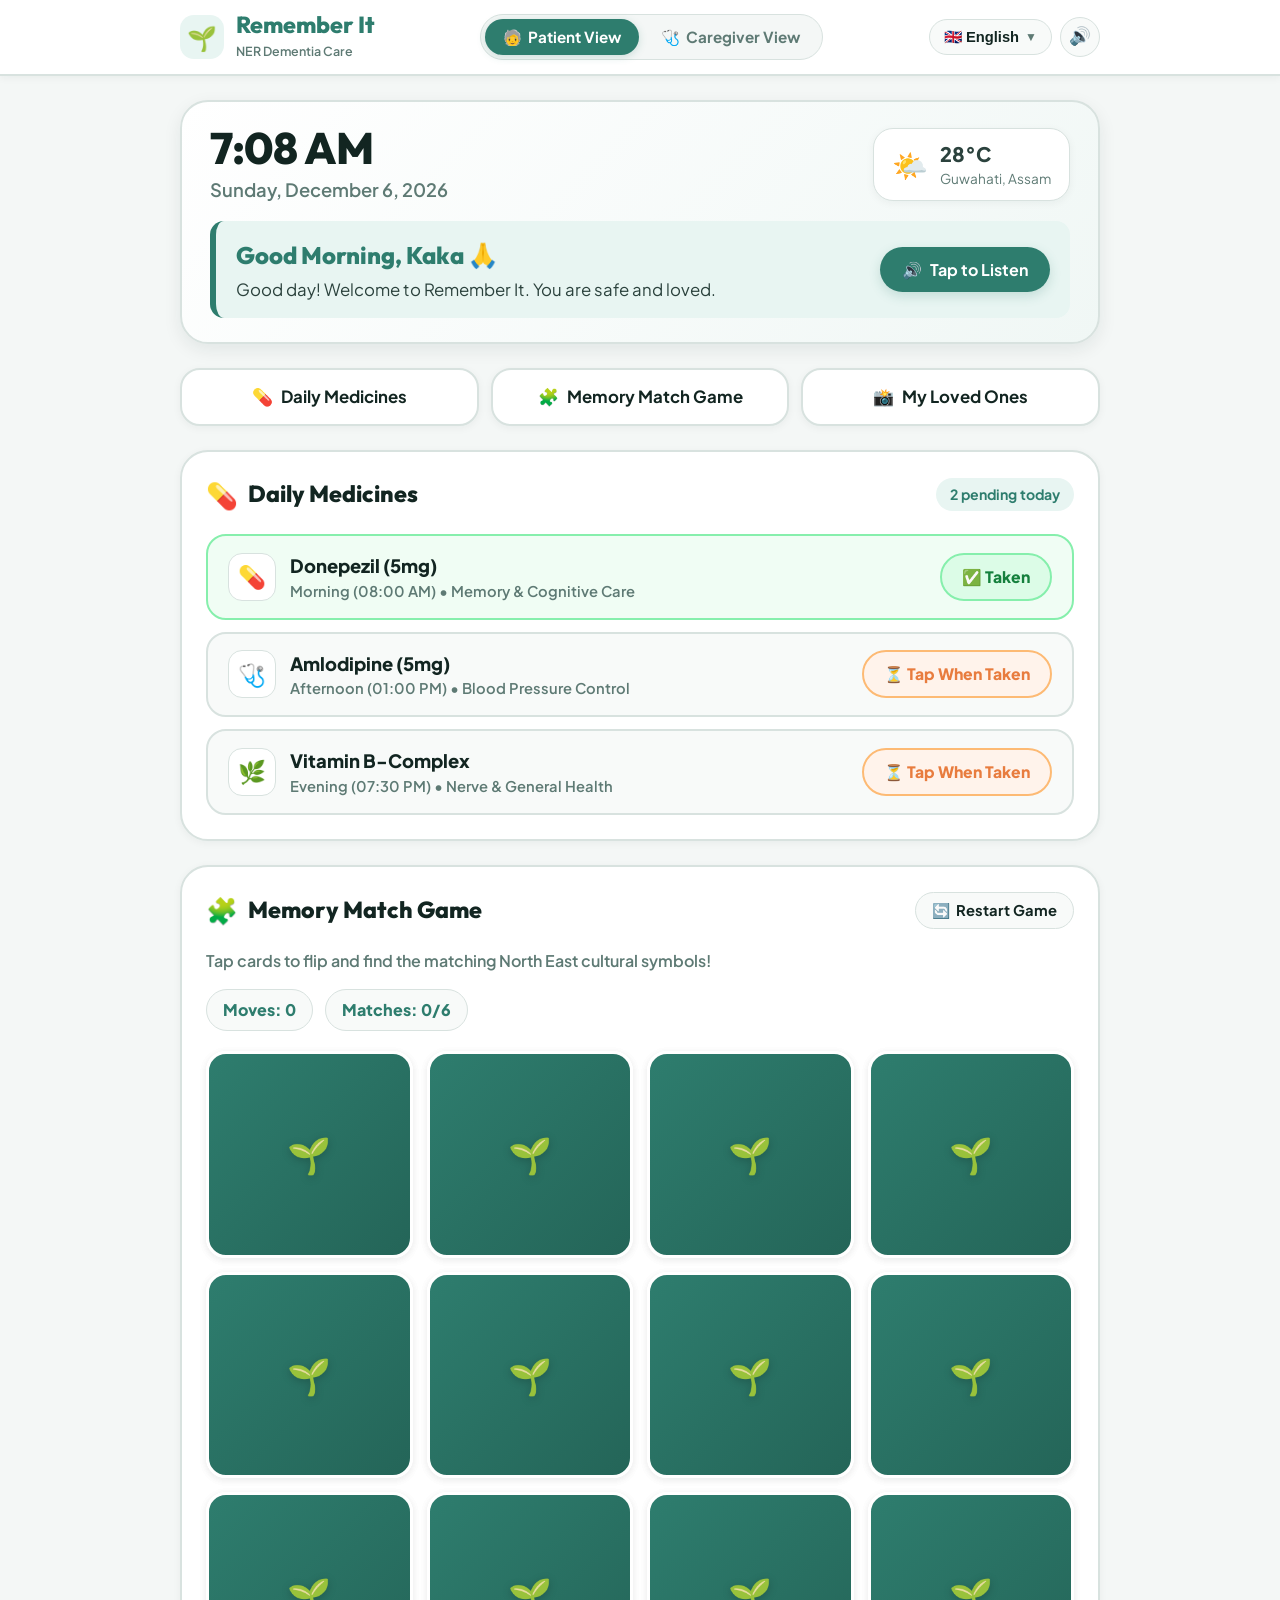
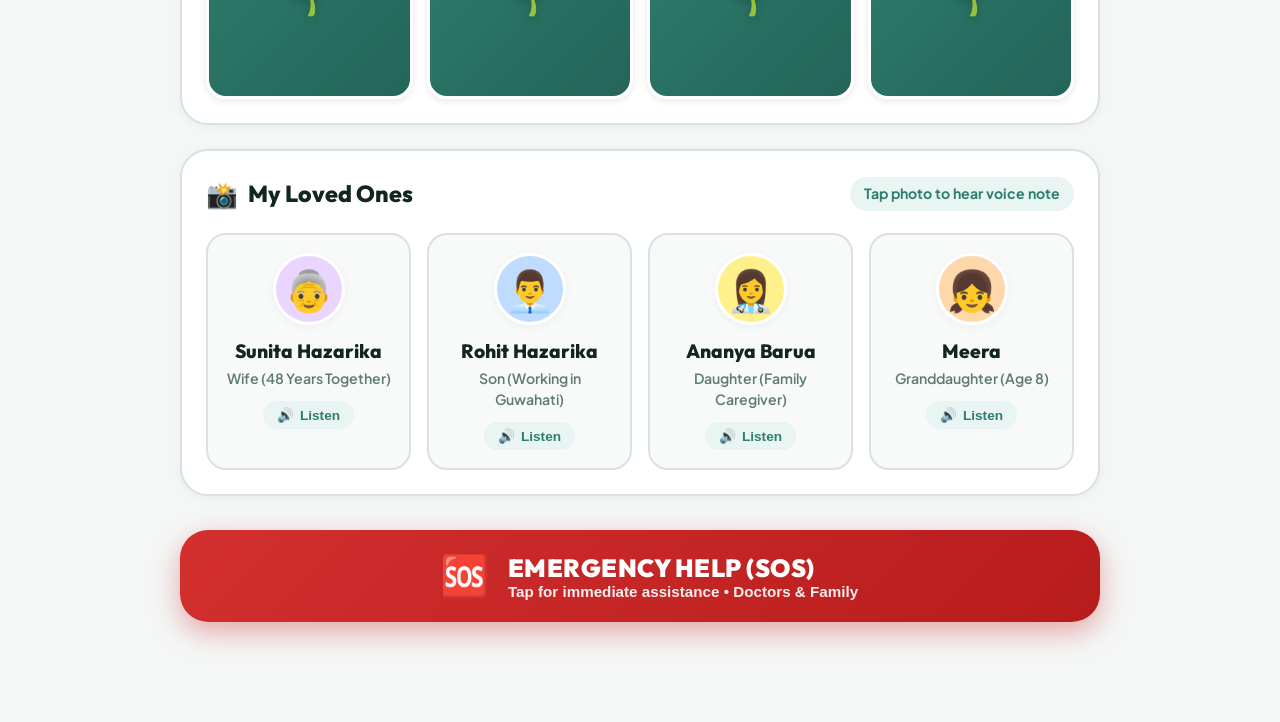
==== index.html @ f9d93ec5 "refactor: migrate to Python Flask web app, remove Flutter platforms, simplify UI, and preserve 3D ph" ====
<!DOCTYPE html>
<html lang="en">
<head>
  <meta charset="UTF-8">
  <meta name="viewport" content="width=device-width, initial-scale=1.0, maximum-scale=5.0">
  <title>Remember It | Culturally-Inclusive Dementia Care Companion</title>
  
  <meta name="description" content="Simple, culturally tailored multilingual dementia care companion for North East India. Features 8 regional languages, voice assistance, medication tracking, cognitive brain stimulation games, and emergency SOS.">
  <meta name="theme-color" content="#2E7D6E">

  <!-- Favicon -->
  <link rel="icon" type="image/png" href="static/favicon.png">

  <!-- Typography -->
  <link rel="preconnect" href="https://fonts.googleapis.com">
  <link rel="preconnect" href="https://fonts.gstatic.com" crossorigin>
  <link href="https://fonts.googleapis.com/css2?family=Outfit:wght@400;500;600;700;800;900&family=Plus+Jakarta+Sans:wght@400;500;600;700&display=swap" rel="stylesheet">

  <!-- Main Stylesheet -->
  <link rel="stylesheet" href="styles.css">
</head>
<body>

  <!-- ── Top Navigation Bar (Clean & Accessible) ───────────────────────────── -->
  <header class="top-nav" role="banner">
    <div class="nav-container">
      
      <!-- Logo & Title -->
      <a href="#" class="brand-wrapper" aria-label="Remember It Home">
        <div class="brand-icon-box" aria-hidden="true">🌱</div>
        <div class="brand-text">
          <h1 data-i18n="app_name">Remember It</h1>
          <span class="brand-subtitle">NER Dementia Care</span>
        </div>
      </a>

      <!-- Simple Primary Mode Switch: Patient vs Caregiver -->
      <div class="mode-switcher-simple" role="tablist" aria-label="Portal Mode">
        <button id="btnModePatient" class="mode-pill active" role="tab" aria-selected="true" data-mode="patient">
          <span>🧓</span>
          <span data-i18n="patient_mode">Patient View</span>
        </button>
        <button id="btnModeCaregiver" class="mode-pill" role="tab" aria-selected="false" data-mode="caregiver">
          <span>🩺</span>
          <span data-i18n="caregiver_mode">Caregiver View</span>
        </button>
      </div>

      <!-- Actions: Language & Sound -->
      <div class="nav-actions-simple">
        <button id="btnLangSelect" class="lang-trigger-btn" aria-label="Change Language">
          <span id="currentLangLabel">🇮🇳 English</span>
          <span style="font-size: 0.75rem; color: var(--text-muted);">▼</span>
        </button>
        <button id="btnMuteToggle" class="icon-btn" title="Toggle Sound" aria-label="Toggle Sound">
          🔊
        </button>
      </div>

    </div>
  </header>

  <!-- ── Main Content Area ────────────────────────────────────────────────── -->
  <main class="main-layout">

    <!-- ======================================================================
         VIEW 1: PATIENT VIEW (Simple, Large Buttons, Calming & Clear)
         ====================================================================== -->
    <div id="patientView" class="view-section active">
      
      <!-- Greeting & Clock Hero -->
      <div class="hero-card">
        <div class="hero-top-row">
          <div>
            <div id="patientClock" class="clock-display">12:30 PM</div>
            <div id="patientDate" class="date-display">Thursday, 15 October 2026</div>
          </div>
          <div class="weather-pill">
            <span style="font-size: 1.8rem;">🌤️</span>
            <div>
              <div id="weatherTemp" style="font-weight: 800; font-size: 1.25rem;">28°C</div>
              <div id="weatherCity" class="weather-city">Guwahati, Assam</div>
            </div>
          </div>
        </div>

        <div class="greeting-bar">
          <div class="greeting-text">
            <h2 id="greetingTitle">Good Morning, Kaka 🙏</h2>
            <p id="greetingSubtitle" data-i18n="welcome_greeting">
              Welcome! You are safe and loved.
            </p>
          </div>
          <button id="btnSpeakGreeting" class="btn-voice-speak" aria-label="Tap to listen to greeting">
            <span>🔊</span>
            <span data-i18n="tap_to_listen">Tap to Listen</span>
          </button>
        </div>
      </div>

      <!-- Section Navigation Pills (Easy Jump) -->
      <div class="quick-nav">
        <a href="#sectionMeds" class="quick-nav-pill">
          <span>💊</span>
          <span data-i18n="daily_medicine">Daily Medicines</span>
        </a>
        <a href="#sectionGame" class="quick-nav-pill">
          <span>🧩</span>
          <span data-i18n="brain_activities">Brain Game</span>
        </a>
        <a href="#sectionFamily" class="quick-nav-pill">
          <span>📸</span>
          <span data-i18n="family_album">Loved Ones</span>
        </a>
      </div>

      <!-- SECTION 1: Daily Medicine Checklist -->
      <section id="sectionMeds" class="content-block">
        <div class="block-header">
          <div class="block-title">
            <span class="block-icon">💊</span>
            <h3 data-i18n="daily_medicine">Daily Medicines</h3>
          </div>
          <span id="medsStatusSummary" class="status-badge">Tap checkmark when taken</span>
        </div>
        
        <div id="patientMedsList" class="meds-simple-list">
          <!-- Populated dynamically via JS / Python API -->
        </div>
      </section>

      <!-- SECTION 2: Brain Activities - Interactive Physics Memory Match Game -->
      <section id="sectionGame" class="content-block">
        <div class="block-header">
          <div class="block-title">
            <span class="block-icon">🧩</span>
            <h3 data-i18n="brain_activities">Memory Match Game</h3>
          </div>
          <button id="btnRestartGame" class="btn-secondary-simple">
            <span>🔄</span>
            <span>Restart Game</span>
          </button>
        </div>
        
        <p class="game-instruction">Tap cards to flip and find the matching North East cultural symbols!</p>

        <!-- Stats Bar -->
        <div class="game-stats-bar">
          <div id="gameMoves" class="stat-pill">Moves: 0</div>
          <div id="gameMatches" class="stat-pill">Matches: 0/6</div>
        </div>

        <!-- 3D Physics Flip Cards Grid -->
        <div id="memoryGrid" class="memory-grid" role="region" aria-label="Memory Card Grid">
          <!-- Populated with 3D flip physics cards by JS -->
        </div>
      </section>

      <!-- SECTION 3: Family Photo Reminiscence -->
      <section id="sectionFamily" class="content-block">
        <div class="block-header">
          <div class="block-title">
            <span class="block-icon">📸</span>
            <h3 data-i18n="family_album">My Loved Ones</h3>
          </div>
          <span class="status-badge">Tap photo to hear voice note</span>
        </div>

        <div id="familyAlbumGrid" class="family-simple-grid">
          <!-- Populated dynamically via JS / Python API -->
        </div>
      </section>

      <!-- Reassuring Floating SOS Button -->
      <div class="sos-container">
        <button id="btnFloatingSos" class="sos-big-btn" aria-label="Emergency Help SOS">
          <div class="sos-pulse-ring"></div>
          <span class="sos-icon">🆘</span>
          <div class="sos-text">
            <span class="sos-label" data-i18n="sos_button">EMERGENCY HELP (SOS)</span>
            <span class="sos-sublabel">Tap for immediate assistance • Doctors & Family</span>
          </div>
        </button>
      </div>

    </div>

    <!-- ======================================================================
         VIEW 2: CAREGIVER VIEW (Clean Health & Adherence Dashboard)
         ====================================================================== -->
    <div id="caregiverView" class="view-section" style="display: none;">
      
      <!-- Patient Overview Card -->
      <div class="caregiver-summary-card">
        <div class="caregiver-patient-header">
          <div class="patient-avatar-box">🧓</div>
          <div>
            <h2>Bimal Hazarika</h2>
            <p>Age: 73 • Mild Cognitive Impairment (Dementia Stage 2)</p>
          </div>
          <span class="safe-status-badge">🟢 Inside Safe Zone</span>
        </div>

        <div class="vitals-row">
          <div class="vital-item">
            <span class="vital-label">Heart Rate</span>
            <span class="vital-val">74 <small>bpm</small></span>
            <span class="vital-status">Normal</span>
          </div>
          <div class="vital-item">
            <span class="vital-label">Blood Pressure</span>
            <span class="vital-val">120/80 <small>mmHg</small></span>
            <span class="vital-status">Normal</span>
          </div>
          <div class="vital-item">
            <span class="vital-label">Current Location</span>
            <span class="vital-val" style="font-size: 1.1rem;">Guwahati, Assam</span>
            <span class="vital-status">At Home</span>
          </div>
        </div>
      </div>

      <!-- Medication Administration -->
      <div class="content-block">
        <div class="block-header">
          <div class="block-title">
            <span class="block-icon">📋</span>
            <h3>Prescription & Medication Tracker</h3>
          </div>
          <button id="btnAddMedModalOpen" class="btn-primary-simple">
            <span>+</span> Add Medicine
          </button>
        </div>

        <div id="caregiverMedsTable" class="meds-caregiver-list">
          <!-- Populated dynamically via JS -->
        </div>
      </div>

      <!-- 7-Day Cognitive Score Trend Chart -->
      <div class="content-block">
        <div class="block-header">
          <div class="block-title">
            <span class="block-icon">📊</span>
            <h3 data-i18n="score_trend">7-Day Cognitive Score Trend</h3>
          </div>
          <span class="status-badge">Average: 84 / 100</span>
        </div>

        <div class="chart-box">
          <svg id="cognitiveChart" class="chart-svg" viewBox="0 0 500 180" preserveAspectRatio="none">
            <!-- Rendered by JS -->
          </svg>
          <div id="chartDays" class="chart-days-row"></div>
        </div>
      </div>

      <!-- Emergency Helpline Directory -->
      <div class="content-block">
        <div class="block-header">
          <div class="block-title">
            <span class="block-icon">📞</span>
            <h3>Emergency Contacts</h3>
          </div>
        </div>

        <div class="contacts-grid">
          <a href="tel:108" class="contact-card ambulance">
            <span style="font-size: 1.8rem;">🚑</span>
            <div>
              <strong>Ambulance (Emergency)</strong>
              <div>Dial 108</div>
            </div>
          </a>
          <a href="tel:112" class="contact-card police">
            <span style="font-size: 1.8rem;">🚨</span>
            <div>
              <strong>National Helpline</strong>
              <div>Dial 112</div>
            </div>
          </a>
          <a href="tel:+919435012345" class="contact-card doctor">
            <span style="font-size: 1.8rem;">👨‍⚕️</span>
            <div>
              <strong>Dr. Sharma (GMCH Neurologist)</strong>
              <div>+91 94350 12345</div>
            </div>
          </a>
          <a href="tel:+919864054321" class="contact-card family">
            <span style="font-size: 1.8rem;">📞</span>
            <div>
              <strong>Rohit Hazarika (Son)</strong>
              <div>+91 98640 54321</div>
            </div>
          </a>
        </div>
      </div>

    </div>

  </main>

  <!-- ── MODAL: Language Selector ─────────────────────────────────────────── -->
  <div id="langModal" class="modal-backdrop" aria-hidden="true">
    <div class="modal-box modal-lang">
      <div class="modal-header">
        <h3 data-i18n="select_language">Select Your Language</h3>
        <button id="btnCloseLangModal" class="btn-close" aria-label="Close">✕</button>
      </div>
      <p style="color: var(--text-muted); font-size: 0.95rem; margin-bottom: 16px;">
        Choose your preferred North East regional language for voice and text:
      </p>
      <div id="langGrid" class="lang-selection-grid">
        <!-- Rendered by JS -->
      </div>
    </div>
  </div>

  <!-- ── MODAL: SOS Emergency Triggered ────────────────────────────────────── -->
  <div id="sosModal" class="modal-backdrop" aria-hidden="true">
    <div class="modal-box modal-sos">
      <div class="sos-modal-header">
        <div class="sos-modal-icon">🚨</div>
        <div>
          <h2>EMERGENCY ALERT SENT</h2>
          <p>Help is on the way. Please stay calm and safe.</p>
        </div>
      </div>

      <div class="sos-location-info">
        <div><strong>Patient:</strong> Bimal Hazarika (Age 73)</div>
        <div><strong>GPS Location:</strong> Guwahati, Assam (26.1445° N, 91.7362° E)</div>
        <div><strong>Status:</strong> Caregiver and emergency services have been alerted</div>
      </div>

      <div class="sos-actions-row">
        <a href="tel:108" class="btn-sos-call">
          <span>🚑</span> Call 108 Ambulance
        </a>
        <a href="tel:112" class="btn-sos-call secondary">
          <span>🚨</span> Call 112 Police
        </a>
      </div>

      <button id="btnCloseSosModal" class="btn-cancel-sos">
        I am safe now • Close Alert
      </button>
    </div>
  </div>

  <!-- ── MODAL: Add Medication (Caregiver) ─────────────────────────────────── -->
  <div id="addMedModal" class="modal-backdrop" aria-hidden="true">
    <div class="modal-box">
      <div class="modal-header">
        <h3 data-i18n="add_medication">Add New Medication</h3>
        <button id="btnCloseAddMed" class="btn-close" aria-label="Close">✕</button>
      </div>
      <form id="formAddMed">
        <div class="form-group">
          <label for="inputMedName">Medicine Name & Dosage</label>
          <input type="text" id="inputMedName" placeholder="e.g. Donepezil 5mg" required>
        </div>
        <div class="form-group">
          <label for="inputMedTime">Schedule / Time</label>
          <select id="inputMedTime">
            <option value="Morning (08:00 AM)">Morning (08:00 AM)</option>
            <option value="Afternoon (01:00 PM)">Afternoon (01:00 PM)</option>
            <option value="Evening (07:30 PM)">Evening (07:30 PM)</option>
            <option value="Bedtime (09:30 PM)">Bedtime (09:30 PM)</option>
          </select>
        </div>
        <div class="form-group">
          <label for="inputMedPurpose">Purpose / Notes</label>
          <input type="text" id="inputMedPurpose" placeholder="e.g. Memory & Cognitive support">
        </div>
        <div class="form-actions">
          <button type="button" id="btnCancelAddMed" class="btn-secondary-simple">Cancel</button>
          <button type="submit" class="btn-primary-simple">Save Medication</button>
        </div>
      </form>
    </div>
  </div>

  <!-- Toast Notifications -->
  <div id="toast" class="toast-container" aria-live="polite"></div>

  <!-- Main Application Script -->
  <script src="app.js"></script>
</body>
</html>
---- styles.css ----
/* ==========================================================================
   NER Dementia Care - "Remember It"
   Simple, Accessible, High-Contrast UI for Elderly & Dementia Care
   Preserves 3D Card-Flip Physics Brain Game & Audio Engine
   ========================================================================== */

:root {
  --primary: #2E7D6E;
  --primary-hover: #246558;
  --primary-light: #E8F5F2;
  --primary-glow: rgba(46, 125, 110, 0.2);

  --secondary: #E87C3E;
  --secondary-light: #FFF3EB;

  --accent-blue: #1565C0;
  --accent-blue-light: #E3F2FD;

  --accent-green: #2E7D32;
  --accent-green-light: #E8F5E9;

  --sos: #D32F2F;
  --sos-hover: #B71C1C;
  --sos-light: #FFEBEE;
  --sos-pulse: rgba(211, 47, 47, 0.4);

  --bg: #F4F7F6;
  --surface: #FFFFFF;
  --surface-alt: #F8FAF9;
  --surface-border: #D8E2DF;

  --text-main: #122521;
  --text-body: #2B423D;
  --text-muted: #5E7A74;

  --radius-sm: 8px;
  --radius-md: 14px;
  --radius-lg: 20px;
  --radius-xl: 28px;
  --radius-full: 9999px;

  --shadow-sm: 0 2px 8px rgba(18, 37, 33, 0.05);
  --shadow-md: 0 6px 18px rgba(18, 37, 33, 0.08);
  --shadow-lg: 0 12px 32px rgba(18, 37, 33, 0.12);

  --font-heading: 'Outfit', -apple-system, BlinkMacSystemFont, sans-serif;
  --font-body: 'Plus Jakarta Sans', -apple-system, BlinkMacSystemFont, sans-serif;
}

*, *::before, *::after {
  box-sizing: border-box;
  margin: 0;
  padding: 0;
}

body {
  font-family: var(--font-body);
  background-color: var(--bg);
  color: var(--text-body);
  line-height: 1.5;
  min-height: 100vh;
  display: flex;
  flex-direction: column;
}

/* ── Top Navigation Bar ──────────────────────────────────────────────────── */
.top-nav {
  background-color: var(--surface);
  border-bottom: 2px solid var(--surface-border);
  position: sticky;
  top: 0;
  z-index: 100;
  box-shadow: var(--shadow-sm);
}

.nav-container {
  max-width: 960px;
  margin: 0 auto;
  padding: 12px 20px;
  display: flex;
  align-items: center;
  justify-content: space-between;
  gap: 16px;
  flex-wrap: wrap;
}

.brand-wrapper {
  display: flex;
  align-items: center;
  gap: 12px;
  text-decoration: none;
  color: inherit;
}

.brand-icon-box {
  width: 44px;
  height: 44px;
  border-radius: var(--radius-md);
  background: var(--primary-light);
  display: flex;
  align-items: center;
  justify-content: center;
  font-size: 1.5rem;
}

.brand-text h1 {
  font-family: var(--font-heading);
  font-size: 1.45rem;
  font-weight: 800;
  color: var(--primary);
  line-height: 1.1;
}

.brand-subtitle {
  font-size: 0.78rem;
  color: var(--text-muted);
  font-weight: 600;
}

/* Mode Switcher Segmented Control */
.mode-switcher-simple {
  display: flex;
  background: var(--bg);
  border: 1px solid var(--surface-border);
  border-radius: var(--radius-full);
  padding: 4px;
  gap: 4px;
}

.mode-pill {
  border: none;
  background: transparent;
  padding: 8px 18px;
  border-radius: var(--radius-full);
  font-family: var(--font-body);
  font-size: 0.95rem;
  font-weight: 700;
  color: var(--text-muted);
  cursor: pointer;
  display: flex;
  align-items: center;
  gap: 6px;
  transition: all 0.2s ease;
}

.mode-pill:hover {
  color: var(--primary);
}

.mode-pill.active {
  background: var(--primary);
  color: #FFFFFF;
  box-shadow: 0 2px 8px var(--primary-glow);
}

.nav-actions-simple {
  display: flex;
  align-items: center;
  gap: 8px;
}

.lang-trigger-btn {
  background: var(--surface-alt);
  border: 1.5px solid var(--surface-border);
  padding: 8px 14px;
  border-radius: var(--radius-full);
  font-size: 0.92rem;
  font-weight: 700;
  color: var(--text-main);
  cursor: pointer;
  display: flex;
  align-items: center;
  gap: 6px;
  transition: border-color 0.2s;
}

.lang-trigger-btn:hover {
  border-color: var(--primary);
}

.icon-btn {
  background: var(--surface-alt);
  border: 1.5px solid var(--surface-border);
  width: 40px;
  height: 40px;
  border-radius: 50%;
  cursor: pointer;
  font-size: 1.1rem;
  display: flex;
  align-items: center;
  justify-content: center;
}

/* ── Main Layout ─────────────────────────────────────────────────────────── */
.main-layout {
  max-width: 960px;
  width: 100%;
  margin: 0 auto;
  padding: 24px 20px 100px;
  flex: 1;
}

.view-section {
  display: flex;
  flex-direction: column;
  gap: 24px;
}

/* ── Hero Greeting & Clock Card ─────────────────────────────────────────── */
.hero-card {
  background: linear-gradient(135deg, var(--surface) 0%, #F0F7F5 100%);
  border: 2px solid var(--surface-border);
  border-radius: var(--radius-xl);
  padding: 24px 28px;
  box-shadow: var(--shadow-md);
  display: flex;
  flex-direction: column;
  gap: 18px;
}

.hero-top-row {
  display: flex;
  align-items: center;
  justify-content: space-between;
  flex-wrap: wrap;
  gap: 16px;
}

.clock-display {
  font-family: var(--font-heading);
  font-size: 2.75rem;
  font-weight: 800;
  color: var(--text-main);
  line-height: 1;
  letter-spacing: -0.02em;
}

.date-display {
  font-size: 1.15rem;
  color: var(--text-muted);
  font-weight: 600;
  margin-top: 6px;
}

.weather-pill {
  display: flex;
  align-items: center;
  gap: 12px;
  background: var(--surface);
  border: 1.5px solid var(--surface-border);
  padding: 10px 18px;
  border-radius: var(--radius-lg);
  box-shadow: var(--shadow-sm);
}

.weather-city {
  font-size: 0.85rem;
  color: var(--text-muted);
}

.greeting-bar {
  background: var(--primary-light);
  border-left: 6px solid var(--primary);
  border-radius: var(--radius-md);
  padding: 16px 20px;
  display: flex;
  align-items: center;
  justify-content: space-between;
  gap: 16px;
  flex-wrap: wrap;
}

.greeting-text h2 {
  font-family: var(--font-heading);
  font-size: 1.5rem;
  font-weight: 800;
  color: var(--primary);
}

.greeting-text p {
  font-size: 1.05rem;
  color: var(--text-body);
  margin-top: 4px;
}

.btn-voice-speak {
  background: var(--primary);
  color: #FFFFFF;
  border: none;
  padding: 12px 22px;
  border-radius: var(--radius-full);
  font-family: var(--font-body);
  font-size: 1rem;
  font-weight: 700;
  cursor: pointer;
  display: flex;
  align-items: center;
  gap: 8px;
  box-shadow: 0 4px 12px var(--primary-glow);
  transition: transform 0.15s, background-color 0.2s;
}

.btn-voice-speak:hover {
  background: var(--primary-hover);
  transform: translateY(-2px);
}

/* ── Quick Nav Jump Pills ────────────────────────────────────────────────── */
.quick-nav {
  display: flex;
  gap: 12px;
  flex-wrap: wrap;
}

.quick-nav-pill {
  flex: 1;
  min-width: 140px;
  background: var(--surface);
  border: 2px solid var(--surface-border);
  padding: 14px 18px;
  border-radius: var(--radius-lg);
  text-decoration: none;
  color: var(--text-main);
  font-size: 1.05rem;
  font-weight: 700;
  display: flex;
  align-items: center;
  justify-content: center;
  gap: 8px;
  box-shadow: var(--shadow-sm);
  transition: all 0.2s;
}

.quick-nav-pill:hover {
  border-color: var(--primary);
  background: var(--primary-light);
  color: var(--primary);
  transform: translateY(-2px);
}

/* ── Content Blocks ──────────────────────────────────────────────────────── */
.content-block {
  background: var(--surface);
  border: 2px solid var(--surface-border);
  border-radius: var(--radius-xl);
  padding: 24px;
  box-shadow: var(--shadow-sm);
}

.block-header {
  display: flex;
  align-items: center;
  justify-content: space-between;
  gap: 12px;
  margin-bottom: 20px;
  flex-wrap: wrap;
}

.block-title {
  display: flex;
  align-items: center;
  gap: 10px;
}

.block-title h3 {
  font-family: var(--font-heading);
  font-size: 1.45rem;
  font-weight: 800;
  color: var(--text-main);
}

.block-icon {
  font-size: 1.6rem;
}

.status-badge {
  font-size: 0.88rem;
  font-weight: 700;
  color: var(--primary);
  background: var(--primary-light);
  padding: 6px 14px;
  border-radius: var(--radius-full);
}

/* ── Medicines Simple List ───────────────────────────────────────────────── */
.meds-simple-list {
  display: flex;
  flex-direction: column;
  gap: 12px;
}

.med-card-simple {
  background: var(--surface-alt);
  border: 2px solid var(--surface-border);
  border-radius: var(--radius-lg);
  padding: 16px 20px;
  display: flex;
  align-items: center;
  justify-content: space-between;
  gap: 16px;
  transition: all 0.2s;
}

.med-card-simple:hover {
  border-color: var(--primary);
}

.med-card-simple.taken {
  background: #F0FDF4;
  border-color: #86EFAC;
}

.med-info-box {
  display: flex;
  align-items: center;
  gap: 14px;
}

.med-icon-box {
  width: 48px;
  height: 48px;
  border-radius: var(--radius-md);
  background: #FFFFFF;
  border: 1.5px solid var(--surface-border);
  display: flex;
  align-items: center;
  justify-content: center;
  font-size: 1.4rem;
}

.med-title {
  font-size: 1.15rem;
  font-weight: 800;
  color: var(--text-main);
}

.med-subtitle {
  font-size: 0.92rem;
  color: var(--text-muted);
  font-weight: 600;
}

.btn-med-toggle {
  border: none;
  padding: 12px 20px;
  border-radius: var(--radius-full);
  font-family: var(--font-body);
  font-size: 0.98rem;
  font-weight: 800;
  cursor: pointer;
  display: flex;
  align-items: center;
  gap: 8px;
  transition: all 0.2s;
}

.btn-med-toggle.pending {
  background: var(--secondary-light);
  color: var(--secondary);
  border: 2px solid #FDBA74;
}

.btn-med-toggle.pending:hover {
  background: var(--secondary);
  color: #FFFFFF;
}

.btn-med-toggle.taken {
  background: #DCFCE7;
  color: #15803D;
  border: 2px solid #86EFAC;
}

/* ── 3D Physics Flip Cards Brain Game ───────────────────────────────────── */
.game-instruction {
  font-size: 1rem;
  color: var(--text-muted);
  margin-bottom: 16px;
  font-weight: 600;
}

.game-stats-bar {
  display: flex;
  gap: 12px;
  margin-bottom: 20px;
}

.stat-pill {
  background: var(--surface-alt);
  border: 1.5px solid var(--surface-border);
  padding: 8px 16px;
  border-radius: var(--radius-full);
  font-size: 1rem;
  font-weight: 800;
  color: var(--primary);
}

.memory-grid {
  display: grid;
  grid-template-columns: repeat(4, 1fr);
  gap: 14px;
  perspective: 1000px;
}

@media (max-width: 640px) {
  .memory-grid {
    grid-template-columns: repeat(3, 1fr);
    gap: 10px;
  }
}

.memory-card {
  aspect-ratio: 1 / 1;
  border-radius: var(--radius-lg);
  cursor: pointer;
  position: relative;
  transform-style: preserve-3d;
  transition: transform 0.45s cubic-bezier(0.34, 1.56, 0.64, 1);
  box-shadow: var(--shadow-sm);
}

.memory-card:active {
  transform: scale(0.97);
}

.memory-card.flipped {
  transform: rotateY(180deg);
}

.memory-card.matched {
  transform: rotateY(180deg) scale(0.96);
  pointer-events: none;
}

.card-front, .card-back {
  position: absolute;
  width: 100%;
  height: 100%;
  backface-visibility: hidden;
  border-radius: var(--radius-lg);
  display: flex;
  flex-direction: column;
  align-items: center;
  justify-content: center;
  padding: 8px;
  text-align: center;
}

/* Card Front: High-contrast tactile pattern */
.card-front {
  background: linear-gradient(135deg, var(--primary) 0%, var(--primary-hover) 100%);
  border: 3px solid #FFFFFF;
  box-shadow: var(--shadow-sm);
}

.card-front::after {
  content: '🌱';
  font-size: 2.2rem;
  filter: drop-shadow(0 2px 4px rgba(0,0,0,0.2));
}

/* Card Back: Revealed image + title with smooth physics */
.card-back {
  background: #FFFFFF;
  border: 3px solid var(--primary-light);
  transform: rotateY(180deg);
  box-shadow: var(--shadow-md);
}

.card-emoji {
  font-size: 2.5rem;
  line-height: 1;
  margin-bottom: 6px;
}

.card-title {
  font-size: 0.76rem;
  font-weight: 800;
  color: var(--text-main);
  line-height: 1.15;
}

/* ── Family Simple Grid ──────────────────────────────────────────────────── */
.family-simple-grid {
  display: grid;
  grid-template-columns: repeat(auto-fill, minmax(200px, 1fr));
  gap: 16px;
}

.family-member-card {
  background: var(--surface-alt);
  border: 2px solid var(--surface-border);
  border-radius: var(--radius-lg);
  padding: 18px;
  text-align: center;
  cursor: pointer;
  transition: all 0.2s;
  display: flex;
  flex-direction: column;
  align-items: center;
}

.family-member-card:hover {
  border-color: var(--primary);
  transform: translateY(-3px);
  box-shadow: var(--shadow-md);
}

.family-avatar-circle {
  width: 72px;
  height: 72px;
  border-radius: 50%;
  display: flex;
  align-items: center;
  justify-content: center;
  font-size: 2.5rem;
  margin-bottom: 12px;
  border: 3px solid #FFFFFF;
  box-shadow: var(--shadow-sm);
}

.family-name {
  font-family: var(--font-heading);
  font-size: 1.2rem;
  font-weight: 800;
  color: var(--text-main);
}

.family-relation {
  font-size: 0.88rem;
  color: var(--text-muted);
  font-weight: 600;
  margin-top: 2px;
  margin-bottom: 12px;
}

.btn-hear-voice {
  background: var(--primary-light);
  color: var(--primary);
  border: none;
  padding: 6px 14px;
  border-radius: var(--radius-full);
  font-size: 0.85rem;
  font-weight: 700;
  cursor: pointer;
  display: inline-flex;
  align-items: center;
  gap: 6px;
}

/* ── Emergency SOS Floating Section ──────────────────────────────────────── */
.sos-container {
  margin-top: 10px;
}

.sos-big-btn {
  width: 100%;
  background: linear-gradient(135deg, var(--sos) 0%, var(--sos-hover) 100%);
  color: #FFFFFF;
  border: none;
  border-radius: var(--radius-xl);
  padding: 22px 28px;
  cursor: pointer;
  display: flex;
  align-items: center;
  justify-content: center;
  gap: 18px;
  box-shadow: 0 10px 28px var(--sos-pulse);
  position: relative;
  overflow: hidden;
  transition: transform 0.15s, box-shadow 0.2s;
}

.sos-big-btn:hover {
  transform: translateY(-2px);
  box-shadow: 0 14px 36px var(--sos-pulse);
}

.sos-big-btn:active {
  transform: scale(0.98);
}

.sos-icon {
  font-size: 2.5rem;
}

.sos-text {
  text-align: left;
}

.sos-label {
  display: block;
  font-family: var(--font-heading);
  font-size: 1.55rem;
  font-weight: 900;
  letter-spacing: 0.02em;
}

.sos-sublabel {
  display: block;
  font-size: 0.95rem;
  font-weight: 600;
  opacity: 0.92;
}

/* ── Caregiver View Styles ───────────────────────────────────────────────── */
.caregiver-summary-card {
  background: var(--surface);
  border: 2px solid var(--surface-border);
  border-radius: var(--radius-xl);
  padding: 24px 28px;
  box-shadow: var(--shadow-sm);
}

.caregiver-patient-header {
  display: flex;
  align-items: center;
  gap: 16px;
  margin-bottom: 20px;
  flex-wrap: wrap;
}

.patient-avatar-box {
  width: 60px;
  height: 60px;
  border-radius: 50%;
  background: var(--primary-light);
  display: flex;
  align-items: center;
  justify-content: center;
  font-size: 2rem;
}

.caregiver-patient-header h2 {
  font-family: var(--font-heading);
  font-size: 1.5rem;
  font-weight: 800;
  color: var(--text-main);
}

.caregiver-patient-header p {
  font-size: 0.92rem;
  color: var(--text-muted);
}

.safe-status-badge {
  margin-left: auto;
  background: #DCFCE7;
  color: #15803D;
  font-weight: 800;
  padding: 6px 14px;
  border-radius: var(--radius-full);
  font-size: 0.9rem;
}

.vitals-row {
  display: grid;
  grid-template-columns: repeat(auto-fit, minmax(180px, 1fr));
  gap: 16px;
  padding-top: 16px;
  border-top: 1.5px solid var(--surface-border);
}

.vital-item {
  background: var(--surface-alt);
  border: 1.5px solid var(--surface-border);
  border-radius: var(--radius-md);
  padding: 14px;
}

.vital-label {
  display: block;
  font-size: 0.82rem;
  color: var(--text-muted);
  font-weight: 700;
  text-transform: uppercase;
}

.vital-val {
  display: block;
  font-family: var(--font-heading);
  font-size: 1.6rem;
  font-weight: 800;
  color: var(--text-main);
  margin: 4px 0;
}

.vital-status {
  display: inline-block;
  font-size: 0.78rem;
  font-weight: 700;
  color: var(--primary);
}

/* Caregiver Meds Table */
.meds-caregiver-list {
  display: flex;
  flex-direction: column;
  gap: 10px;
}

.caregiver-med-row {
  background: var(--surface-alt);
  border: 1.5px solid var(--surface-border);
  border-radius: var(--radius-md);
  padding: 14px 18px;
  display: flex;
  align-items: center;
  justify-content: space-between;
  gap: 12px;
  flex-wrap: wrap;
}

/* 7-Day Cognitive Chart */
.chart-box {
  background: var(--surface-alt);
  border: 1.5px solid var(--surface-border);
  border-radius: var(--radius-lg);
  padding: 20px;
}

.chart-svg {
  width: 100%;
  height: 160px;
  overflow: visible;
}

.chart-path {
  fill: none;
  stroke: var(--primary);
  stroke-width: 3.5;
  stroke-linecap: round;
  stroke-linejoin: round;
}

.chart-area {
  fill: url(#chartGradient);
}

.chart-dot {
  fill: #FFFFFF;
  stroke: var(--primary);
  stroke-width: 3;
  r: 5;
  transition: r 0.2s;
}

.chart-dot:hover {
  r: 8;
  stroke: var(--secondary);
}

.chart-days-row {
  display: flex;
  justify-content: space-between;
  padding: 10px 10px 0;
  font-size: 0.88rem;
  font-weight: 700;
  color: var(--text-muted);
}

/* Contacts Grid */
.contacts-grid {
  display: grid;
  grid-template-columns: repeat(auto-fit, minmax(220px, 1fr));
  gap: 14px;
}

.contact-card {
  background: var(--surface-alt);
  border: 1.5px solid var(--surface-border);
  border-radius: var(--radius-lg);
  padding: 16px;
  text-decoration: none;
  color: var(--text-main);
  display: flex;
  align-items: center;
  gap: 14px;
  transition: all 0.2s;
}

.contact-card:hover {
  border-color: var(--primary);
  background: #FFFFFF;
  transform: translateY(-2px);
  box-shadow: var(--shadow-sm);
}

/* Common Buttons */
.btn-primary-simple {
  background: var(--primary);
  color: #FFFFFF;
  border: none;
  padding: 10px 20px;
  border-radius: var(--radius-full);
  font-family: var(--font-body);
  font-size: 0.95rem;
  font-weight: 700;
  cursor: pointer;
  display: inline-flex;
  align-items: center;
  gap: 6px;
  transition: background-color 0.2s;
}

.btn-primary-simple:hover {
  background: var(--primary-hover);
}

.btn-secondary-simple {
  background: var(--surface-alt);
  color: var(--text-main);
  border: 1.5px solid var(--surface-border);
  padding: 8px 16px;
  border-radius: var(--radius-full);
  font-family: var(--font-body);
  font-size: 0.92rem;
  font-weight: 700;
  cursor: pointer;
  display: inline-flex;
  align-items: center;
  gap: 6px;
}

.btn-secondary-simple:hover {
  border-color: var(--primary);
}

/* ── Modals ──────────────────────────────────────────────────────────────── */
.modal-backdrop {
  position: fixed;
  inset: 0;
  background: rgba(18, 37, 33, 0.6);
  backdrop-filter: blur(4px);
  display: flex;
  align-items: center;
  justify-content: center;
  padding: 20px;
  z-index: 1000;
  opacity: 0;
  pointer-events: none;
  transition: opacity 0.2s;
}

.modal-backdrop.active {
  opacity: 1;
  pointer-events: auto;
}

.modal-box {
  background: var(--surface);
  border-radius: var(--radius-xl);
  max-width: 520px;
  width: 100%;
  padding: 28px;
  box-shadow: var(--shadow-lg);
  max-height: 90vh;
  overflow-y: auto;
}

.modal-header {
  display: flex;
  align-items: center;
  justify-content: space-between;
  margin-bottom: 16px;
}

.modal-header h3 {
  font-family: var(--font-heading);
  font-size: 1.35rem;
  font-weight: 800;
}

.btn-close {
  background: transparent;
  border: none;
  font-size: 1.3rem;
  cursor: pointer;
  color: var(--text-muted);
}

/* Language Selection Grid */
.lang-selection-grid {
  display: grid;
  grid-template-columns: repeat(2, 1fr);
  gap: 10px;
}

.lang-card-btn {
  background: var(--surface-alt);
  border: 1.5px solid var(--surface-border);
  border-radius: var(--radius-md);
  padding: 14px;
  text-align: left;
  cursor: pointer;
  display: flex;
  align-items: center;
  gap: 12px;
  transition: all 0.15s;
}

.lang-card-btn:hover {
  border-color: var(--primary);
  background: var(--primary-light);
}

.lang-card-btn.active {
  background: var(--primary);
  color: #FFFFFF;
  border-color: var(--primary);
}

.lang-flag {
  font-size: 1.8rem;
}

.lang-names strong {
  display: block;
  font-size: 1rem;
}

.lang-names span {
  font-size: 0.8rem;
  opacity: 0.8;
}

/* SOS Modal */
.modal-sos {
  border: 4px solid var(--sos);
  text-align: center;
}

.sos-modal-header {
  display: flex;
  flex-direction: column;
  align-items: center;
  gap: 10px;
  margin-bottom: 20px;
}

.sos-modal-icon {
  font-size: 3.5rem;
}

.sos-modal-header h2 {
  font-family: var(--font-heading);
  color: var(--sos);
  font-size: 1.6rem;
  font-weight: 900;
}

.sos-location-info {
  background: var(--sos-light);
  border: 1.5px solid #FFCDD2;
  border-radius: var(--radius-md);
  padding: 14px;
  text-align: left;
  font-size: 0.95rem;
  margin-bottom: 20px;
  display: flex;
  flex-direction: column;
  gap: 6px;
}

.sos-actions-row {
  display: flex;
  gap: 12px;
  margin-bottom: 16px;
  flex-wrap: wrap;
}

.btn-sos-call {
  flex: 1;
  min-width: 160px;
  background: var(--sos);
  color: #FFFFFF;
  border-radius: var(--radius-full);
  padding: 14px;
  text-decoration: none;
  font-weight: 800;
  display: flex;
  align-items: center;
  justify-content: center;
  gap: 8px;
}

.btn-sos-call.secondary {
  background: #1E293B;
}

.btn-cancel-sos {
  background: transparent;
  border: 1.5px solid var(--surface-border);
  padding: 10px 20px;
  border-radius: var(--radius-full);
  font-size: 0.92rem;
  font-weight: 700;
  color: var(--text-muted);
  cursor: pointer;
  width: 100%;
}

/* Add Med Form */
.form-group {
  margin-bottom: 16px;
}

.form-group label {
  display: block;
  font-size: 0.9rem;
  font-weight: 700;
  margin-bottom: 6px;
}

.form-group input, .form-group select {
  width: 100%;
  padding: 12px 14px;
  border: 1.5px solid var(--surface-border);
  border-radius: var(--radius-md);
  font-family: var(--font-body);
  font-size: 1rem;
}

.form-group input:focus, .form-group select:focus {
  outline: none;
  border-color: var(--primary);
}

.form-actions {
  display: flex;
  justify-content: flex-end;
  gap: 10px;
  margin-top: 24px;
}

/* Toast */
.toast-container {
  position: fixed;
  bottom: 24px;
  left: 50%;
  transform: translateX(-50%);
  background: #122521;
  color: #FFFFFF;
  padding: 12px 24px;
  border-radius: var(--radius-full);
  font-size: 0.95rem;
  font-weight: 700;
  box-shadow: var(--shadow-lg);
  opacity: 0;
  pointer-events: none;
  transition: opacity 0.25s ease;
  z-index: 2000;
}

.toast-container.show {
  opacity: 1;
}
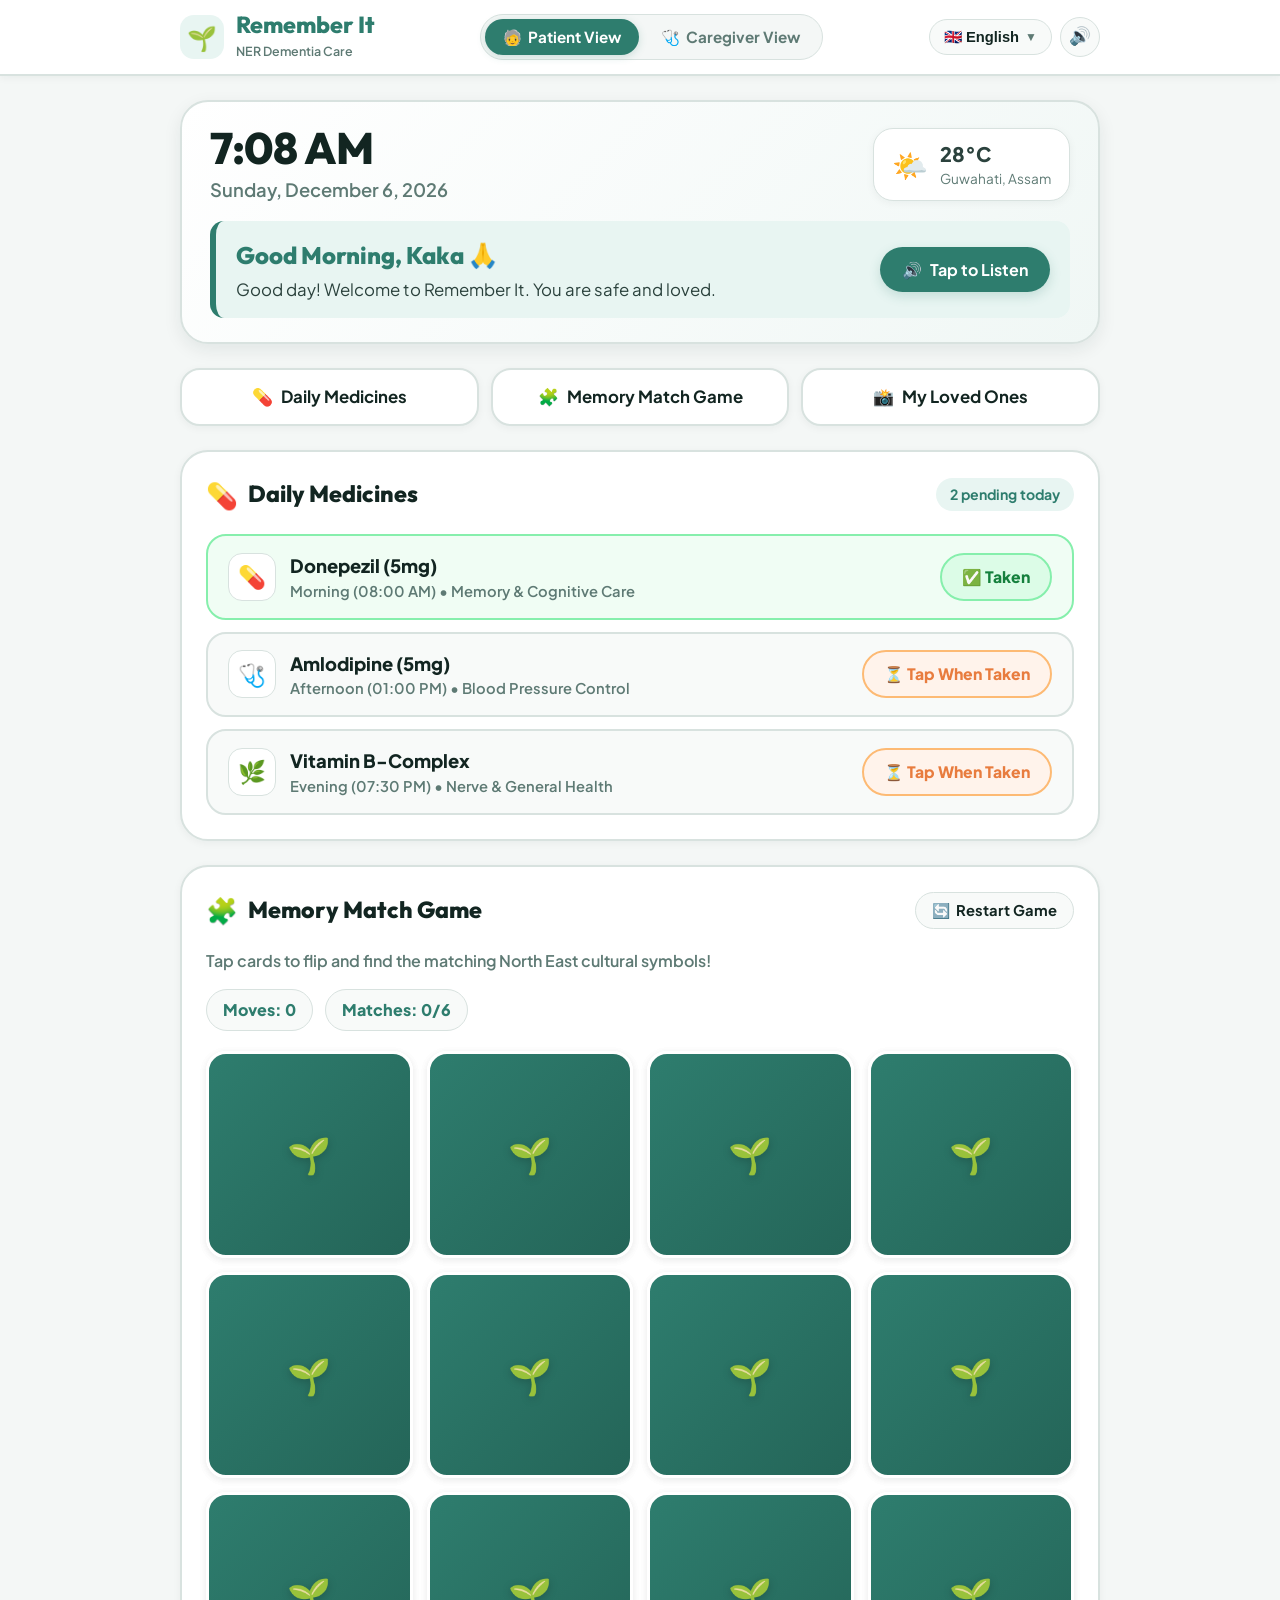
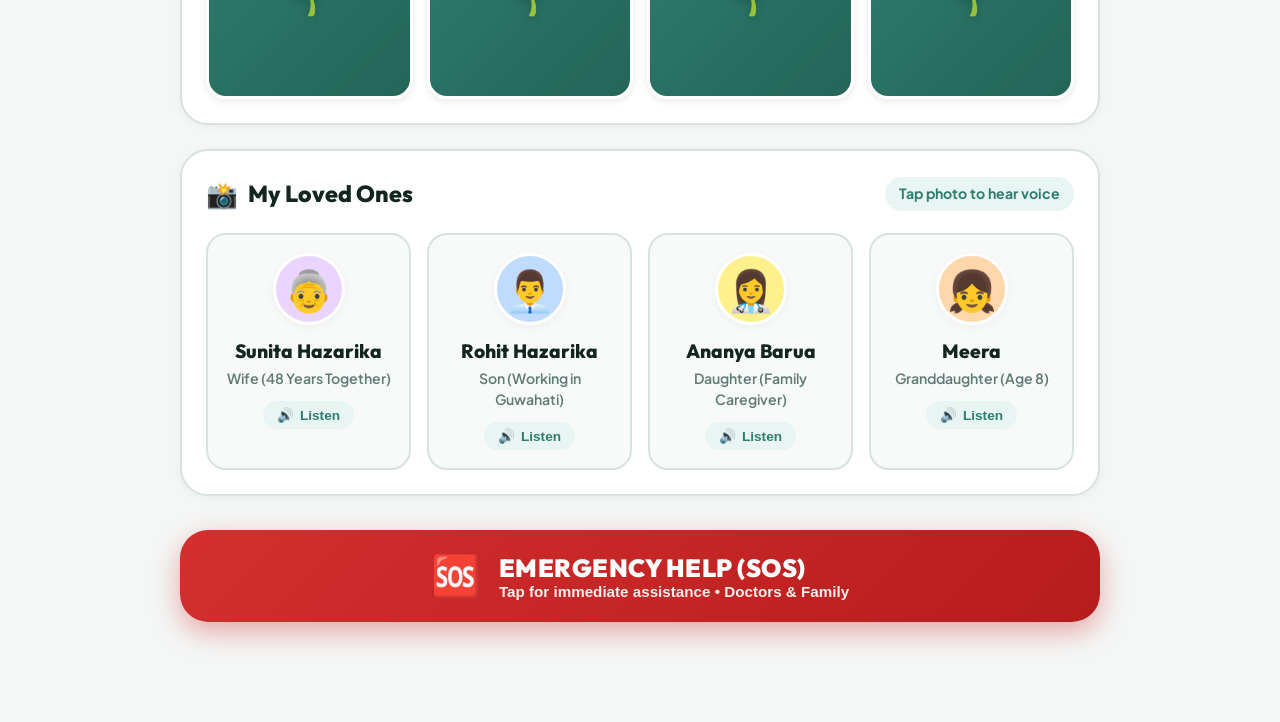
==== commit 22b0ab6e: "fix: resolve Vercel static asset 404 by migrating to zero-config rewrites and embedding critical sty" ====
--- a/index.html
+++ b/index.html
@@ -8,20 +8,1176 @@
   <meta name="description" content="Simple, culturally tailored multilingual dementia care companion for North East India. Features 8 regional languages, voice assistance, medication tracking, cognitive brain stimulation games, and emergency SOS.">
   <meta name="theme-color" content="#2E7D6E">
 
-  <!-- Favicon -->
-  <link rel="icon" type="image/png" href="static/favicon.png">
-
   <!-- Typography -->
   <link rel="preconnect" href="https://fonts.googleapis.com">
   <link rel="preconnect" href="https://fonts.gstatic.com" crossorigin>
   <link href="https://fonts.googleapis.com/css2?family=Outfit:wght@400;500;600;700;800;900&family=Plus+Jakarta+Sans:wght@400;500;600;700&display=swap" rel="stylesheet">
 
-  <!-- Main Stylesheet -->
-  <link rel="stylesheet" href="styles.css">
+  <!-- External Stylesheet Backup -->
+  <link rel="stylesheet" href="/styles.css">
+
+  <style>
+/* ==========================================================================
+   NER Dementia Care - "Remember It"
+   Simple, Accessible, High-Contrast UI for Elderly & Dementia Care
+   ========================================================================== */
+
+:root {
+  --primary: #2E7D6E;
+  --primary-hover: #246558;
+  --primary-light: #E8F5F2;
+  --primary-glow: rgba(46, 125, 110, 0.2);
+
+  --secondary: #E87C3E;
+  --secondary-light: #FFF3EB;
+
+  --accent-blue: #1565C0;
+  --accent-blue-light: #E3F2FD;
+
+  --accent-green: #2E7D32;
+  --accent-green-light: #E8F5E9;
+
+  --sos: #D32F2F;
+  --sos-hover: #B71C1C;
+  --sos-light: #FFEBEE;
+  --sos-pulse: rgba(211, 47, 47, 0.4);
+
+  --bg: #F4F7F6;
+  --surface: #FFFFFF;
+  --surface-alt: #F8FAF9;
+  --surface-border: #D8E2DF;
+
+  --text-main: #122521;
+  --text-body: #2B423D;
+  --text-muted: #5E7A74;
+
+  --radius-sm: 8px;
+  --radius-md: 14px;
+  --radius-lg: 20px;
+  --radius-xl: 28px;
+  --radius-full: 9999px;
+
+  --shadow-sm: 0 2px 8px rgba(18, 37, 33, 0.05);
+  --shadow-md: 0 6px 18px rgba(18, 37, 33, 0.08);
+  --shadow-lg: 0 12px 32px rgba(18, 37, 33, 0.12);
+
+  --font-heading: 'Outfit', -apple-system, BlinkMacSystemFont, 'Segoe UI', sans-serif;
+  --font-body: 'Plus Jakarta Sans', -apple-system, BlinkMacSystemFont, 'Segoe UI', sans-serif;
+}
+
+*, *::before, *::after {
+  box-sizing: border-box;
+  margin: 0;
+  padding: 0;
+}
+
+body {
+  font-family: var(--font-body);
+  background-color: var(--bg);
+  color: var(--text-body);
+  line-height: 1.5;
+  min-height: 100vh;
+  display: flex;
+  flex-direction: column;
+}
+
+/* Top Navigation Bar */
+.top-nav {
+  background-color: var(--surface);
+  border-bottom: 2px solid var(--surface-border);
+  position: sticky;
+  top: 0;
+  z-index: 100;
+  box-shadow: var(--shadow-sm);
+}
+
+.nav-container {
+  max-width: 960px;
+  margin: 0 auto;
+  padding: 12px 20px;
+  display: flex;
+  align-items: center;
+  justify-content: space-between;
+  gap: 16px;
+  flex-wrap: wrap;
+}
+
+.brand-wrapper {
+  display: flex;
+  align-items: center;
+  gap: 12px;
+  text-decoration: none;
+  color: inherit;
+}
+
+.brand-icon-box {
+  width: 44px;
+  height: 44px;
+  border-radius: var(--radius-md);
+  background: var(--primary-light);
+  display: flex;
+  align-items: center;
+  justify-content: center;
+  font-size: 1.5rem;
+}
+
+.brand-text h1 {
+  font-family: var(--font-heading);
+  font-size: 1.45rem;
+  font-weight: 800;
+  color: var(--primary);
+  line-height: 1.1;
+}
+
+.brand-subtitle {
+  font-size: 0.78rem;
+  color: var(--text-muted);
+  font-weight: 600;
+}
+
+/* Mode Switcher */
+.mode-switcher-simple {
+  display: flex;
+  background: var(--bg);
+  border: 1px solid var(--surface-border);
+  border-radius: var(--radius-full);
+  padding: 4px;
+  gap: 4px;
+}
+
+.mode-pill {
+  border: none;
+  background: transparent;
+  padding: 8px 18px;
+  border-radius: var(--radius-full);
+  font-family: var(--font-body);
+  font-size: 0.95rem;
+  font-weight: 700;
+  color: var(--text-muted);
+  cursor: pointer;
+  display: flex;
+  align-items: center;
+  gap: 6px;
+  transition: all 0.2s ease;
+}
+
+.mode-pill:hover {
+  color: var(--primary);
+}
+
+.mode-pill.active {
+  background: var(--primary);
+  color: #FFFFFF;
+  box-shadow: 0 2px 8px var(--primary-glow);
+}
+
+.nav-actions-simple {
+  display: flex;
+  align-items: center;
+  gap: 8px;
+}
+
+.lang-trigger-btn {
+  background: var(--surface-alt);
+  border: 1.5px solid var(--surface-border);
+  padding: 8px 14px;
+  border-radius: var(--radius-full);
+  font-size: 0.92rem;
+  font-weight: 700;
+  color: var(--text-main);
+  cursor: pointer;
+  display: flex;
+  align-items: center;
+  gap: 6px;
+  transition: border-color 0.2s;
+}
+
+.lang-trigger-btn:hover {
+  border-color: var(--primary);
+}
+
+.icon-btn {
+  background: var(--surface-alt);
+  border: 1.5px solid var(--surface-border);
+  width: 40px;
+  height: 40px;
+  border-radius: 50%;
+  cursor: pointer;
+  font-size: 1.1rem;
+  display: flex;
+  align-items: center;
+  justify-content: center;
+}
+
+/* Main Layout */
+.main-layout {
+  max-width: 960px;
+  width: 100%;
+  margin: 0 auto;
+  padding: 24px 20px 100px;
+  flex: 1;
+}
+
+.view-section {
+  display: flex;
+  flex-direction: column;
+  gap: 24px;
+}
+
+/* Hero Greeting & Clock Card */
+.hero-card {
+  background: linear-gradient(135deg, var(--surface) 0%, #F0F7F5 100%);
+  border: 2px solid var(--surface-border);
+  border-radius: var(--radius-xl);
+  padding: 24px 28px;
+  box-shadow: var(--shadow-md);
+  display: flex;
+  flex-direction: column;
+  gap: 18px;
+}
+
+.hero-top-row {
+  display: flex;
+  align-items: center;
+  justify-content: space-between;
+  flex-wrap: wrap;
+  gap: 16px;
+}
+
+.clock-display {
+  font-family: var(--font-heading);
+  font-size: 2.75rem;
+  font-weight: 800;
+  color: var(--text-main);
+  line-height: 1;
+  letter-spacing: -0.02em;
+}
+
+.date-display {
+  font-size: 1.15rem;
+  color: var(--text-muted);
+  font-weight: 600;
+  margin-top: 6px;
+}
+
+.weather-pill {
+  display: flex;
+  align-items: center;
+  gap: 12px;
+  background: var(--surface);
+  border: 1.5px solid var(--surface-border);
+  padding: 10px 18px;
+  border-radius: var(--radius-lg);
+  box-shadow: var(--shadow-sm);
+}
+
+.weather-city {
+  font-size: 0.85rem;
+  color: var(--text-muted);
+}
+
+.greeting-bar {
+  background: var(--primary-light);
+  border-left: 6px solid var(--primary);
+  border-radius: var(--radius-md);
+  padding: 16px 20px;
+  display: flex;
+  align-items: center;
+  justify-content: space-between;
+  gap: 16px;
+  flex-wrap: wrap;
+}
+
+.greeting-text h2 {
+  font-family: var(--font-heading);
+  font-size: 1.5rem;
+  font-weight: 800;
+  color: var(--primary);
+}
+
+.greeting-text p {
+  font-size: 1.05rem;
+  color: var(--text-body);
+  margin-top: 4px;
+}
+
+.btn-voice-speak {
+  background: var(--primary);
+  color: #FFFFFF;
+  border: none;
+  padding: 12px 22px;
+  border-radius: var(--radius-full);
+  font-family: var(--font-body);
+  font-size: 1rem;
+  font-weight: 700;
+  cursor: pointer;
+  display: flex;
+  align-items: center;
+  gap: 8px;
+  box-shadow: 0 4px 12px var(--primary-glow);
+  transition: transform 0.15s, background-color 0.2s;
+}
+
+.btn-voice-speak:hover {
+  background: var(--primary-hover);
+  transform: translateY(-2px);
+}
+
+/* Quick Nav Jump Pills */
+.quick-nav {
+  display: flex;
+  gap: 12px;
+  flex-wrap: wrap;
+}
+
+.quick-nav-pill {
+  flex: 1;
+  min-width: 140px;
+  background: var(--surface);
+  border: 2px solid var(--surface-border);
+  padding: 14px 18px;
+  border-radius: var(--radius-lg);
+  text-decoration: none;
+  color: var(--text-main);
+  font-size: 1.05rem;
+  font-weight: 700;
+  display: flex;
+  align-items: center;
+  justify-content: center;
+  gap: 8px;
+  box-shadow: var(--shadow-sm);
+  transition: all 0.2s;
+}
+
+.quick-nav-pill:hover {
+  border-color: var(--primary);
+  background: var(--primary-light);
+  color: var(--primary);
+  transform: translateY(-2px);
+}
+
+/* Content Blocks */
+.content-block {
+  background: var(--surface);
+  border: 2px solid var(--surface-border);
+  border-radius: var(--radius-xl);
+  padding: 24px;
+  box-shadow: var(--shadow-sm);
+}
+
+.block-header {
+  display: flex;
+  align-items: center;
+  justify-content: space-between;
+  gap: 12px;
+  margin-bottom: 20px;
+  flex-wrap: wrap;
+}
+
+.block-title {
+  display: flex;
+  align-items: center;
+  gap: 10px;
+}
+
+.block-title h3 {
+  font-family: var(--font-heading);
+  font-size: 1.45rem;
+  font-weight: 800;
+  color: var(--text-main);
+}
+
+.block-icon {
+  font-size: 1.6rem;
+}
+
+.status-badge {
+  font-size: 0.88rem;
+  font-weight: 700;
+  color: var(--primary);
+  background: var(--primary-light);
+  padding: 6px 14px;
+  border-radius: var(--radius-full);
+}
+
+/* Medicines Simple List */
+.meds-simple-list {
+  display: flex;
+  flex-direction: column;
+  gap: 12px;
+}
+
+.med-card-simple {
+  background: var(--surface-alt);
+  border: 2px solid var(--surface-border);
+  border-radius: var(--radius-lg);
+  padding: 16px 20px;
+  display: flex;
+  align-items: center;
+  justify-content: space-between;
+  gap: 16px;
+  transition: all 0.2s;
+}
+
+.med-card-simple:hover {
+  border-color: var(--primary);
+}
+
+.med-card-simple.taken {
+  background: #F0FDF4;
+  border-color: #86EFAC;
+}
+
+.med-info-box {
+  display: flex;
+  align-items: center;
+  gap: 14px;
+}
+
+.med-icon-box {
+  width: 48px;
+  height: 48px;
+  border-radius: var(--radius-md);
+  background: #FFFFFF;
+  border: 1.5px solid var(--surface-border);
+  display: flex;
+  align-items: center;
+  justify-content: center;
+  font-size: 1.4rem;
+}
+
+.med-title {
+  font-size: 1.15rem;
+  font-weight: 800;
+  color: var(--text-main);
+}
+
+.med-subtitle {
+  font-size: 0.92rem;
+  color: var(--text-muted);
+  font-weight: 600;
+}
+
+.btn-med-toggle {
+  border: none;
+  padding: 12px 20px;
+  border-radius: var(--radius-full);
+  font-family: var(--font-body);
+  font-size: 0.98rem;
+  font-weight: 800;
+  cursor: pointer;
+  display: flex;
+  align-items: center;
+  gap: 8px;
+  transition: all 0.2s;
+}
+
+.btn-med-toggle.pending {
+  background: var(--secondary-light);
+  color: var(--secondary);
+  border: 2px solid #FDBA74;
+}
+
+.btn-med-toggle.pending:hover {
+  background: var(--secondary);
+  color: #FFFFFF;
+}
+
+.btn-med-toggle.taken {
+  background: #DCFCE7;
+  color: #15803D;
+  border: 2px solid #86EFAC;
+}
+
+/* 3D Physics Flip Cards Brain Game */
+.game-instruction {
+  font-size: 1rem;
+  color: var(--text-muted);
+  margin-bottom: 16px;
+  font-weight: 600;
+}
+
+.game-stats-bar {
+  display: flex;
+  gap: 12px;
+  margin-bottom: 20px;
+}
+
+.stat-pill {
+  background: var(--surface-alt);
+  border: 1.5px solid var(--surface-border);
+  padding: 8px 16px;
+  border-radius: var(--radius-full);
+  font-size: 1rem;
+  font-weight: 800;
+  color: var(--primary);
+}
+
+.memory-grid {
+  display: grid;
+  grid-template-columns: repeat(4, 1fr);
+  gap: 14px;
+  perspective: 1000px;
+}
+
+@media (max-width: 640px) {
+  .memory-grid {
+    grid-template-columns: repeat(3, 1fr);
+    gap: 10px;
+  }
+}
+
+.memory-card {
+  aspect-ratio: 1 / 1;
+  border-radius: var(--radius-lg);
+  cursor: pointer;
+  position: relative;
+  transform-style: preserve-3d;
+  transition: transform 0.45s cubic-bezier(0.34, 1.56, 0.64, 1);
+  box-shadow: var(--shadow-sm);
+}
+
+.memory-card:active {
+  transform: scale(0.97);
+}
+
+.memory-card.flipped {
+  transform: rotateY(180deg);
+}
+
+.memory-card.matched {
+  transform: rotateY(180deg) scale(0.96);
+  pointer-events: none;
+}
+
+.card-front, .card-back {
+  position: absolute;
+  width: 100%;
+  height: 100%;
+  backface-visibility: hidden;
+  border-radius: var(--radius-lg);
+  display: flex;
+  flex-direction: column;
+  align-items: center;
+  justify-content: center;
+  padding: 8px;
+  text-align: center;
+}
+
+/* Card Front: High-contrast tactile pattern */
+.card-front {
+  background: linear-gradient(135deg, var(--primary) 0%, var(--primary-hover) 100%);
+  border: 3px solid #FFFFFF;
+  box-shadow: var(--shadow-sm);
+}
+
+.card-front::after {
+  content: '🌱';
+  font-size: 2.2rem;
+  filter: drop-shadow(0 2px 4px rgba(0,0,0,0.2));
+}
+
+/* Card Back: Revealed image + title with smooth physics */
+.card-back {
+  background: #FFFFFF;
+  border: 3px solid var(--primary-light);
+  transform: rotateY(180deg);
+  box-shadow: var(--shadow-md);
+}
+
+.card-emoji {
+  font-size: 2.5rem;
+  line-height: 1;
+  margin-bottom: 6px;
+}
+
+.card-title {
+  font-size: 0.76rem;
+  font-weight: 800;
+  color: var(--text-main);
+  line-height: 1.15;
+}
+
+/* Family Simple Grid */
+.family-simple-grid {
+  display: grid;
+  grid-template-columns: repeat(auto-fill, minmax(200px, 1fr));
+  gap: 16px;
+}
+
+.family-member-card {
+  background: var(--surface-alt);
+  border: 2px solid var(--surface-border);
+  border-radius: var(--radius-lg);
+  padding: 18px;
+  text-align: center;
+  cursor: pointer;
+  transition: all 0.2s;
+  display: flex;
+  flex-direction: column;
+  align-items: center;
+}
+
+.family-member-card:hover {
+  border-color: var(--primary);
+  transform: translateY(-3px);
+  box-shadow: var(--shadow-md);
+}
+
+.family-avatar-circle {
+  width: 72px;
+  height: 72px;
+  border-radius: 50%;
+  display: flex;
+  align-items: center;
+  justify-content: center;
+  font-size: 2.5rem;
+  margin-bottom: 12px;
+  border: 3px solid #FFFFFF;
+  box-shadow: var(--shadow-sm);
+}
+
+.family-name {
+  font-family: var(--font-heading);
+  font-size: 1.2rem;
+  font-weight: 800;
+  color: var(--text-main);
+}
+
+.family-relation {
+  font-size: 0.88rem;
+  color: var(--text-muted);
+  font-weight: 600;
+  margin-top: 2px;
+  margin-bottom: 12px;
+}
+
+.btn-hear-voice {
+  background: var(--primary-light);
+  color: var(--primary);
+  border: none;
+  padding: 6px 14px;
+  border-radius: var(--radius-full);
+  font-size: 0.85rem;
+  font-weight: 700;
+  cursor: pointer;
+  display: inline-flex;
+  align-items: center;
+  gap: 6px;
+}
+
+/* Emergency SOS Section */
+.sos-container {
+  margin-top: 10px;
+}
+
+.sos-big-btn {
+  width: 100%;
+  background: linear-gradient(135deg, var(--sos) 0%, var(--sos-hover) 100%);
+  color: #FFFFFF;
+  border: none;
+  border-radius: var(--radius-xl);
+  padding: 22px 28px;
+  cursor: pointer;
+  display: flex;
+  align-items: center;
+  justify-content: center;
+  gap: 18px;
+  box-shadow: 0 10px 28px var(--sos-pulse);
+  position: relative;
+  overflow: hidden;
+  transition: transform 0.15s, box-shadow 0.2s;
+}
+
+.sos-big-btn:hover {
+  transform: translateY(-2px);
+  box-shadow: 0 14px 36px var(--sos-pulse);
+}
+
+.sos-big-btn:active {
+  transform: scale(0.98);
+}
+
+.sos-icon {
+  font-size: 2.5rem;
+}
+
+.sos-text {
+  text-align: left;
+}
+
+.sos-label {
+  display: block;
+  font-family: var(--font-heading);
+  font-size: 1.55rem;
+  font-weight: 900;
+  letter-spacing: 0.02em;
+}
+
+.sos-sublabel {
+  display: block;
+  font-size: 0.95rem;
+  font-weight: 600;
+  opacity: 0.92;
+}
+
+/* Caregiver View Styles */
+.caregiver-summary-card {
+  background: var(--surface);
+  border: 2px solid var(--surface-border);
+  border-radius: var(--radius-xl);
+  padding: 24px 28px;
+  box-shadow: var(--shadow-sm);
+}
+
+.caregiver-patient-header {
+  display: flex;
+  align-items: center;
+  gap: 16px;
+  margin-bottom: 20px;
+  flex-wrap: wrap;
+}
+
+.patient-avatar-box {
+  width: 60px;
+  height: 60px;
+  border-radius: 50%;
+  background: var(--primary-light);
+  display: flex;
+  align-items: center;
+  justify-content: center;
+  font-size: 2rem;
+}
+
+.caregiver-patient-header h2 {
+  font-family: var(--font-heading);
+  font-size: 1.5rem;
+  font-weight: 800;
+  color: var(--text-main);
+}
+
+.caregiver-patient-header p {
+  font-size: 0.92rem;
+  color: var(--text-muted);
+}
+
+.safe-status-badge {
+  margin-left: auto;
+  background: #DCFCE7;
+  color: #15803D;
+  font-weight: 800;
+  padding: 6px 14px;
+  border-radius: var(--radius-full);
+  font-size: 0.9rem;
+}
+
+.vitals-row {
+  display: grid;
+  grid-template-columns: repeat(auto-fit, minmax(180px, 1fr));
+  gap: 16px;
+  padding-top: 16px;
+  border-top: 1.5px solid var(--surface-border);
+}
+
+.vital-item {
+  background: var(--surface-alt);
+  border: 1.5px solid var(--surface-border);
+  border-radius: var(--radius-md);
+  padding: 14px;
+}
+
+.vital-label {
+  display: block;
+  font-size: 0.82rem;
+  color: var(--text-muted);
+  font-weight: 700;
+  text-transform: uppercase;
+}
+
+.vital-val {
+  display: block;
+  font-family: var(--font-heading);
+  font-size: 1.6rem;
+  font-weight: 800;
+  color: var(--text-main);
+  margin: 4px 0;
+}
+
+.vital-status {
+  display: inline-block;
+  font-size: 0.78rem;
+  font-weight: 700;
+  color: var(--primary);
+}
+
+/* Caregiver Meds Table */
+.meds-caregiver-list {
+  display: flex;
+  flex-direction: column;
+  gap: 10px;
+}
+
+.caregiver-med-row {
+  background: var(--surface-alt);
+  border: 1.5px solid var(--surface-border);
+  border-radius: var(--radius-md);
+  padding: 14px 18px;
+  display: flex;
+  align-items: center;
+  justify-content: space-between;
+  gap: 12px;
+  flex-wrap: wrap;
+}
+
+/* 7-Day Cognitive Chart */
+.chart-box {
+  background: var(--surface-alt);
+  border: 1.5px solid var(--surface-border);
+  border-radius: var(--radius-lg);
+  padding: 20px;
+}
+
+.chart-svg {
+  width: 100%;
+  height: 160px;
+  overflow: visible;
+}
+
+.chart-path {
+  fill: none;
+  stroke: var(--primary);
+  stroke-width: 3.5;
+  stroke-linecap: round;
+  stroke-linejoin: round;
+}
+
+.chart-area {
+  fill: url(#chartGradient);
+}
+
+.chart-dot {
+  fill: #FFFFFF;
+  stroke: var(--primary);
+  stroke-width: 3;
+  r: 5;
+  transition: r 0.2s;
+}
+
+.chart-dot:hover {
+  r: 8;
+  stroke: var(--secondary);
+}
+
+.chart-days-row {
+  display: flex;
+  justify-content: space-between;
+  padding: 10px 10px 0;
+  font-size: 0.88rem;
+  font-weight: 700;
+  color: var(--text-muted);
+}
+
+/* Contacts Grid */
+.contacts-grid {
+  display: grid;
+  grid-template-columns: repeat(auto-fit, minmax(220px, 1fr));
+  gap: 14px;
+}
+
+.contact-card {
+  background: var(--surface-alt);
+  border: 1.5px solid var(--surface-border);
+  border-radius: var(--radius-lg);
+  padding: 16px;
+  text-decoration: none;
+  color: var(--text-main);
+  display: flex;
+  align-items: center;
+  gap: 14px;
+  transition: all 0.2s;
+}
+
+.contact-card:hover {
+  border-color: var(--primary);
+  background: #FFFFFF;
+  transform: translateY(-2px);
+  box-shadow: var(--shadow-sm);
+}
+
+/* Common Buttons */
+.btn-primary-simple {
+  background: var(--primary);
+  color: #FFFFFF;
+  border: none;
+  padding: 10px 20px;
+  border-radius: var(--radius-full);
+  font-family: var(--font-body);
+  font-size: 0.95rem;
+  font-weight: 700;
+  cursor: pointer;
+  display: inline-flex;
+  align-items: center;
+  gap: 6px;
+  transition: background-color 0.2s;
+}
+
+.btn-primary-simple:hover {
+  background: var(--primary-hover);
+}
+
+.btn-secondary-simple {
+  background: var(--surface-alt);
+  color: var(--text-main);
+  border: 1.5px solid var(--surface-border);
+  padding: 8px 16px;
+  border-radius: var(--radius-full);
+  font-family: var(--font-body);
+  font-size: 0.92rem;
+  font-weight: 700;
+  cursor: pointer;
+  display: inline-flex;
+  align-items: center;
+  gap: 6px;
+}
+
+.btn-secondary-simple:hover {
+  border-color: var(--primary);
+}
+
+/* Modals */
+.modal-backdrop {
+  position: fixed;
+  inset: 0;
+  background: rgba(18, 37, 33, 0.6);
+  backdrop-filter: blur(4px);
+  display: flex;
+  align-items: center;
+  justify-content: center;
+  padding: 20px;
+  z-index: 1000;
+  opacity: 0;
+  pointer-events: none;
+  transition: opacity 0.2s;
+}
+
+.modal-backdrop.active {
+  opacity: 1;
+  pointer-events: auto;
+}
+
+.modal-box {
+  background: var(--surface);
+  border-radius: var(--radius-xl);
+  max-width: 520px;
+  width: 100%;
+  padding: 28px;
+  box-shadow: var(--shadow-lg);
+  max-height: 90vh;
+  overflow-y: auto;
+}
+
+.modal-header {
+  display: flex;
+  align-items: center;
+  justify-content: space-between;
+  margin-bottom: 16px;
+}
+
+.modal-header h3 {
+  font-family: var(--font-heading);
+  font-size: 1.35rem;
+  font-weight: 800;
+}
+
+.btn-close {
+  background: transparent;
+  border: none;
+  font-size: 1.3rem;
+  cursor: pointer;
+  color: var(--text-muted);
+}
+
+/* Language Selection Grid */
+.lang-selection-grid {
+  display: grid;
+  grid-template-columns: repeat(2, 1fr);
+  gap: 10px;
+}
+
+.lang-card-btn {
+  background: var(--surface-alt);
+  border: 1.5px solid var(--surface-border);
+  border-radius: var(--radius-md);
+  padding: 14px;
+  text-align: left;
+  cursor: pointer;
+  display: flex;
+  align-items: center;
+  gap: 12px;
+  transition: all 0.15s;
+}
+
+.lang-card-btn:hover {
+  border-color: var(--primary);
+  background: var(--primary-light);
+}
+
+.lang-card-btn.active {
+  background: var(--primary);
+  color: #FFFFFF;
+  border-color: var(--primary);
+}
+
+.lang-flag {
+  font-size: 1.8rem;
+}
+
+.lang-names strong {
+  display: block;
+  font-size: 1rem;
+}
+
+.lang-names span {
+  font-size: 0.8rem;
+  opacity: 0.8;
+}
+
+/* SOS Modal */
+.modal-sos {
+  border: 4px solid var(--sos);
+  text-align: center;
+}
+
+.sos-modal-header {
+  display: flex;
+  flex-direction: column;
+  align-items: center;
+  gap: 10px;
+  margin-bottom: 20px;
+}
+
+.sos-modal-icon {
+  font-size: 3.5rem;
+}
+
+.sos-modal-header h2 {
+  font-family: var(--font-heading);
+  color: var(--sos);
+  font-size: 1.6rem;
+  font-weight: 900;
+}
+
+.sos-location-info {
+  background: var(--sos-light);
+  border: 1.5px solid #FFCDD2;
+  border-radius: var(--radius-md);
+  padding: 14px;
+  text-align: left;
+  font-size: 0.95rem;
+  margin-bottom: 20px;
+  display: flex;
+  flex-direction: column;
+  gap: 6px;
+}
+
+.sos-actions-row {
+  display: flex;
+  gap: 12px;
+  margin-bottom: 16px;
+  flex-wrap: wrap;
+}
+
+.btn-sos-call {
+  flex: 1;
+  min-width: 160px;
+  background: var(--sos);
+  color: #FFFFFF;
+  border-radius: var(--radius-full);
+  padding: 14px;
+  text-decoration: none;
+  font-weight: 800;
+  display: flex;
+  align-items: center;
+  justify-content: center;
+  gap: 8px;
+}
+
+.btn-sos-call.secondary {
+  background: #1E293B;
+}
+
+.btn-cancel-sos {
+  background: transparent;
+  border: 1.5px solid var(--surface-border);
+  padding: 10px 20px;
+  border-radius: var(--radius-full);
+  font-size: 0.92rem;
+  font-weight: 700;
+  color: var(--text-muted);
+  cursor: pointer;
+  width: 100%;
+}
+
+/* Add Med Form */
+.form-group {
+  margin-bottom: 16px;
+}
+
+.form-group label {
+  display: block;
+  font-size: 0.9rem;
+  font-weight: 700;
+  margin-bottom: 6px;
+}
+
+.form-group input, .form-group select {
+  width: 100%;
+  padding: 12px 14px;
+  border: 1.5px solid var(--surface-border);
+  border-radius: var(--radius-md);
+  font-family: var(--font-body);
+  font-size: 1rem;
+}
+
+.form-group input:focus, .form-group select:focus {
+  outline: none;
+  border-color: var(--primary);
+}
+
+.form-actions {
+  display: flex;
+  justify-content: flex-end;
+  gap: 10px;
+  margin-top: 24px;
+}
+
+/* Toast */
+.toast-container {
+  position: fixed;
+  bottom: 24px;
+  left: 50%;
+  transform: translateX(-50%);
+  background: #122521;
+  color: #FFFFFF;
+  padding: 12px 24px;
+  border-radius: var(--radius-full);
+  font-size: 0.95rem;
+  font-weight: 700;
+  box-shadow: var(--shadow-lg);
+  opacity: 0;
+  pointer-events: none;
+  transition: opacity 0.25s ease;
+  z-index: 2000;
+}
+
+.toast-container.show {
+  opacity: 1;
+}
+  </style>
 </head>
 <body>
 
-  <!-- ── Top Navigation Bar (Clean & Accessible) ───────────────────────────── -->
+  <!-- Top Navigation Bar -->
   <header class="top-nav" role="banner">
     <div class="nav-container">
       
@@ -60,7 +1216,7 @@
     </div>
   </header>
 
-  <!-- ── Main Content Area ────────────────────────────────────────────────── -->
+  <!-- Main Content Area -->
   <main class="main-layout">
 
     <!-- ======================================================================
@@ -88,7 +1244,7 @@
           <div class="greeting-text">
             <h2 id="greetingTitle">Good Morning, Kaka 🙏</h2>
             <p id="greetingSubtitle" data-i18n="welcome_greeting">
-              Welcome! You are safe and loved.
+              Welcome! You are safe, comfortable, and loved.
             </p>
           </div>
           <button id="btnSpeakGreeting" class="btn-voice-speak" aria-label="Tap to listen to greeting">
@@ -98,7 +1254,7 @@
         </div>
       </div>
 
-      <!-- Section Navigation Pills (Easy Jump) -->
+      <!-- Quick Jump Navigation -->
       <div class="quick-nav">
         <a href="#sectionMeds" class="quick-nav-pill">
           <span>💊</span>
@@ -106,7 +1262,7 @@
         </a>
         <a href="#sectionGame" class="quick-nav-pill">
           <span>🧩</span>
-          <span data-i18n="brain_activities">Brain Game</span>
+          <span data-i18n="brain_activities">Memory Match</span>
         </a>
         <a href="#sectionFamily" class="quick-nav-pill">
           <span>📸</span>
@@ -121,11 +1277,11 @@
             <span class="block-icon">💊</span>
             <h3 data-i18n="daily_medicine">Daily Medicines</h3>
           </div>
-          <span id="medsStatusSummary" class="status-badge">Tap checkmark when taken</span>
+          <span id="medsStatusSummary" class="status-badge">Tap button when taken</span>
         </div>
         
         <div id="patientMedsList" class="meds-simple-list">
-          <!-- Populated dynamically via JS / Python API -->
+          <!-- Populated dynamically via JS -->
         </div>
       </section>
 
@@ -163,18 +1319,17 @@
             <span class="block-icon">📸</span>
             <h3 data-i18n="family_album">My Loved Ones</h3>
           </div>
-          <span class="status-badge">Tap photo to hear voice note</span>
+          <span class="status-badge">Tap photo to hear voice</span>
         </div>
 
         <div id="familyAlbumGrid" class="family-simple-grid">
-          <!-- Populated dynamically via JS / Python API -->
+          <!-- Populated dynamically via JS -->
         </div>
       </section>
 
       <!-- Reassuring Floating SOS Button -->
       <div class="sos-container">
         <button id="btnFloatingSos" class="sos-big-btn" aria-label="Emergency Help SOS">
-          <div class="sos-pulse-ring"></div>
           <span class="sos-icon">🆘</span>
           <div class="sos-text">
             <span class="sos-label" data-i18n="sos_button">EMERGENCY HELP (SOS)</span>
@@ -265,28 +1420,28 @@
         </div>
 
         <div class="contacts-grid">
-          <a href="tel:108" class="contact-card ambulance">
+          <a href="tel:108" class="contact-card">
             <span style="font-size: 1.8rem;">🚑</span>
             <div>
               <strong>Ambulance (Emergency)</strong>
               <div>Dial 108</div>
             </div>
           </a>
-          <a href="tel:112" class="contact-card police">
+          <a href="tel:112" class="contact-card">
             <span style="font-size: 1.8rem;">🚨</span>
             <div>
               <strong>National Helpline</strong>
               <div>Dial 112</div>
             </div>
           </a>
-          <a href="tel:+919435012345" class="contact-card doctor">
+          <a href="tel:+919435012345" class="contact-card">
             <span style="font-size: 1.8rem;">👨‍⚕️</span>
             <div>
-              <strong>Dr. Sharma (GMCH Neurologist)</strong>
+              <strong>Dr. Sharma (Neurologist)</strong>
               <div>+91 94350 12345</div>
             </div>
           </a>
-          <a href="tel:+919864054321" class="contact-card family">
+          <a href="tel:+919864054321" class="contact-card">
             <span style="font-size: 1.8rem;">📞</span>
             <div>
               <strong>Rohit Hazarika (Son)</strong>
@@ -300,7 +1455,7 @@
 
   </main>
 
-  <!-- ── MODAL: Language Selector ─────────────────────────────────────────── -->
+  <!-- MODAL: Language Selector -->
   <div id="langModal" class="modal-backdrop" aria-hidden="true">
     <div class="modal-box modal-lang">
       <div class="modal-header">
@@ -316,7 +1471,7 @@
     </div>
   </div>
 
-  <!-- ── MODAL: SOS Emergency Triggered ────────────────────────────────────── -->
+  <!-- MODAL: SOS Emergency Triggered -->
   <div id="sosModal" class="modal-backdrop" aria-hidden="true">
     <div class="modal-box modal-sos">
       <div class="sos-modal-header">
@@ -348,7 +1503,7 @@
     </div>
   </div>
 
-  <!-- ── MODAL: Add Medication (Caregiver) ─────────────────────────────────── -->
+  <!-- MODAL: Add Medication (Caregiver) -->
   <div id="addMedModal" class="modal-backdrop" aria-hidden="true">
     <div class="modal-box">
       <div class="modal-header">
@@ -384,7 +1539,775 @@
   <!-- Toast Notifications -->
   <div id="toast" class="toast-container" aria-live="polite"></div>
 
-  <!-- Main Application Script -->
-  <script src="app.js"></script>
+  <!-- Full Standalone & Integrated Script -->
+  <script>
+/**
+ * ============================================================================
+ * Remember It - "NER Dementia Care"
+ * Accessible Frontend Application Engine with Python API Integration
+ * Preserves 3D Physics Brain Game & Web Audio Engine
+ * ============================================================================
+ */
+
+class SoundEngine {
+  constructor() {
+    this.ctx = null;
+    this.muted = false;
+  }
+
+  init() {
+    if (!this.ctx) {
+      const AudioCtx = window.AudioContext || window.webkitAudioContext;
+      if (AudioCtx) {
+        this.ctx = new AudioCtx();
+      }
+    }
+    if (this.ctx && this.ctx.state === 'suspended') {
+      this.ctx.resume();
+    }
+  }
+
+  playClick() {
+    if (this.muted) return;
+    this.init();
+    if (!this.ctx) return;
+
+    try {
+      const osc = this.ctx.createOscillator();
+      const gain = this.ctx.createGain();
+      osc.type = 'sine';
+      osc.frequency.setValueAtTime(480, this.ctx.currentTime);
+      osc.frequency.exponentialRampToValueAtTime(800, this.ctx.currentTime + 0.05);
+
+      gain.gain.setValueAtTime(0.12, this.ctx.currentTime);
+      gain.gain.exponentialRampToValueAtTime(0.001, this.ctx.currentTime + 0.06);
+
+      osc.connect(gain);
+      gain.connect(this.ctx.destination);
+
+      osc.start();
+      osc.stop(this.ctx.currentTime + 0.06);
+    } catch (e) {
+      // Audio fallback
+    }
+  }
+
+  playChime() {
+    if (this.muted) return;
+    this.init();
+    if (!this.ctx) return;
+
+    try {
+      const notes = [523.25, 659.25, 783.99]; // C5, E5, G5
+      notes.forEach((freq, i) => {
+        const osc = this.ctx.createOscillator();
+        const gain = this.ctx.createGain();
+        osc.type = 'triangle';
+        osc.frequency.setValueAtTime(freq, this.ctx.currentTime + i * 0.09);
+
+        gain.gain.setValueAtTime(0.18, this.ctx.currentTime + i * 0.09);
+        gain.gain.exponentialRampToValueAtTime(0.001, this.ctx.currentTime + i * 0.09 + 0.35);
+
+        osc.connect(gain);
+        gain.connect(this.ctx.destination);
+
+        osc.start(this.ctx.currentTime + i * 0.09);
+        osc.stop(this.ctx.currentTime + i * 0.09 + 0.35);
+      });
+    } catch (e) {}
+  }
+
+  playFanfare() {
+    if (this.muted) return;
+    this.init();
+    if (!this.ctx) return;
+
+    try {
+      const fanfareNotes = [523.25, 659.25, 783.99, 1046.5];
+      fanfareNotes.forEach((freq, idx) => {
+        const osc = this.ctx.createOscillator();
+        const gain = this.ctx.createGain();
+        osc.type = 'triangle';
+        osc.frequency.setValueAtTime(freq, this.ctx.currentTime + idx * 0.12);
+
+        gain.gain.setValueAtTime(0.25, this.ctx.currentTime + idx * 0.12);
+        gain.gain.exponentialRampToValueAtTime(0.001, this.ctx.currentTime + idx * 0.12 + 0.55);
+
+        osc.connect(gain);
+        gain.connect(this.ctx.destination);
+
+        osc.start(this.ctx.currentTime + idx * 0.12);
+        osc.stop(this.ctx.currentTime + idx * 0.12 + 0.55);
+      });
+    } catch (e) {}
+  }
+
+  playSiren() {
+    if (this.muted) return;
+    this.init();
+    if (!this.ctx) return;
+
+    try {
+      const osc = this.ctx.createOscillator();
+      const gain = this.ctx.createGain();
+      osc.type = 'sawtooth';
+
+      const now = this.ctx.currentTime;
+      osc.frequency.setValueAtTime(700, now);
+      osc.frequency.linearRampToValueAtTime(950, now + 0.3);
+      osc.frequency.linearRampToValueAtTime(700, now + 0.6);
+      osc.frequency.linearRampToValueAtTime(950, now + 0.9);
+      osc.frequency.linearRampToValueAtTime(700, now + 1.2);
+
+      gain.gain.setValueAtTime(0.2, now);
+      gain.gain.exponentialRampToValueAtTime(0.01, now + 1.3);
+
+      osc.connect(gain);
+      gain.connect(this.ctx.destination);
+
+      osc.start(now);
+      osc.stop(now + 1.3);
+    } catch (e) {}
+  }
+}
+
+class DementiaCareApp {
+  constructor() {
+    this.sound = new SoundEngine();
+    this.currentLang = localStorage.getItem('ner_lang') || 'en';
+    this.currentMode = 'patient';
+
+    this.languages = [
+      { code: 'en', name: 'English', native: 'English', flag: '🇬🇧', greeting: 'Good day! Welcome to Remember It. You are safe and loved.' },
+      { code: 'hi', name: 'Hindi', native: 'हिन्दी', flag: '🇮🇳', greeting: 'नमस्ते! रिमेम्बर इट में आपका स्वागत है। आप सुरक्षित और प्रिय हैं।' },
+      { code: 'as', name: 'Assamese', native: 'অসমীয়া', flag: '🦏', greeting: 'নমস্কাৰ! আপোনাক স্বাগতম জনাইছো। আপুনি সম্পূৰ্ণ সুৰক্ষিত।' },
+      { code: 'mni', name: 'Manipuri', native: 'মৈতৈলোন্', flag: '🦌', greeting: 'খুরুমজরি! অদোমবু তরাম্না ওকচরি। অদোম য়াম্না চাউনা চেকশিন্না লৈরি।' },
+      { code: 'kha', name: 'Khasi', native: 'Khasi', flag: '🌧️', greeting: 'Khublei shibun! Wan bah sha Remember It. Phi long suk bad dap da ka jingieit.' },
+      { code: 'lus', name: 'Mizo', native: 'Mizo ṭawng', flag: '🌸', greeting: 'Chibai! Dam takin lo awm rawh le. I him e.' },
+      { code: 'bod', name: 'Bodo', native: 'बड़ो', flag: '🌾', greeting: 'गोजोनथों! नोंथांखौ बरायबाय। नोंथाङा रैखाथि गोनां।' },
+      { code: 'garo', name: 'Garo', native: 'A·chik', flag: '🏔️', greeting: 'Salam! Remember It-ona rimchaksoa. Na·a nambee dongenga.' }
+    ];
+
+    this.translations = {
+      en: {
+        app_name: "Remember It",
+        patient_mode: "Patient View",
+        caregiver_mode: "Caregiver View",
+        daily_medicine: "Daily Medicines",
+        brain_activities: "Memory Match Game",
+        family_album: "My Loved Ones",
+        sos_button: "EMERGENCY HELP (SOS)",
+        select_language: "Select Language",
+        tap_to_listen: "Tap to Listen",
+        welcome_greeting: "Welcome! You are safe and loved.",
+        add_medication: "Add New Medication",
+        score_trend: "7-Day Cognitive Score Trend"
+      }
+    };
+
+    this.medications = [
+      { id: 1, name: "Donepezil (5mg)", time: "Morning (08:00 AM)", purpose: "Memory & Cognitive Care", taken: true, icon: "💊" },
+      { id: 2, name: "Amlodipine (5mg)", time: "Afternoon (01:00 PM)", purpose: "Blood Pressure Control", taken: false, icon: "🩺" },
+      { id: 3, name: "Vitamin B-Complex", time: "Evening (07:30 PM)", purpose: "Nerve & General Health", taken: false, icon: "🌿" }
+    ];
+
+    this.familyMembers = [
+      { id: 1, name: "Sunita Hazarika", relation: "Wife (48 Years Together)", avatar: "👵", color: "#E9D5FF", speech: "This is Sunita, your beloved wife of 48 years. You are safe together at home." },
+      { id: 2, name: "Rohit Hazarika", relation: "Son (Working in Guwahati)", avatar: "👨‍💼", color: "#BFDBFE", speech: "This is your son Rohit. He loves you very much and calls every afternoon." },
+      { id: 3, name: "Ananya Barua", relation: "Daughter (Family Caregiver)", avatar: "👩‍⚕️", color: "#FEF08A", speech: "This is your daughter Ananya. She prepared your evening tea and medicines." },
+      { id: 4, name: "Meera", relation: "Granddaughter (Age 8)", avatar: "👧", color: "#FED7AA", speech: "This is your sweet granddaughter Meera. She is drawing pictures for you." }
+    ];
+
+    this.cognitiveDays = ['Mon', 'Tue', 'Wed', 'Thu', 'Fri', 'Sat', 'Sun'];
+    this.cognitiveScores = [75, 82, 88, 78, 90, 85, 92];
+
+    // Memory Game State
+    this.memoryCards = [];
+    this.flippedCards = [];
+    this.matchedPairs = 0;
+    this.moves = 0;
+
+    this.init();
+  }
+
+  async init() {
+    this.initClock();
+    this.renderLanguageModal();
+    await this.loadLanguage(this.currentLang);
+    this.renderMedications();
+    this.renderFamilyAlbum();
+    this.initMemoryGame();
+    this.renderCognitiveChart();
+    this.bindEvents();
+
+    // Fetch live data from Python API if available
+    this.syncWithBackend();
+  }
+
+  // ── Sync with Python Flask API ───────────────────────────────────────────
+  async syncWithBackend() {
+    try {
+      const res = await fetch('/api/medications');
+      if (res.ok) {
+        const data = await res.json();
+        if (Array.isArray(data) && data.length > 0) {
+          this.medications = data;
+          this.renderMedications();
+        }
+      }
+    } catch (e) {
+      // Offline fallback
+    }
+
+    try {
+      const res = await fetch('/api/family');
+      if (res.ok) {
+        const data = await res.json();
+        if (Array.isArray(data) && data.length > 0) {
+          this.familyMembers = data;
+          this.renderFamilyAlbum();
+        }
+      }
+    } catch (e) {}
+  }
+
+  // ── Live Clock & Date ────────────────────────────────────────────────────
+  initClock() {
+    const update = () => {
+      const now = new Date();
+      let hours = now.getHours();
+      const mins = String(now.getMinutes()).padStart(2, '0');
+      const ampm = hours >= 12 ? 'PM' : 'AM';
+      hours = hours % 12 || 12;
+
+      const clockEl = document.getElementById('patientClock');
+      if (clockEl) clockEl.textContent = `${hours}:${mins} ${ampm}`;
+
+      const dateEl = document.getElementById('patientDate');
+      if (dateEl) {
+        const options = { weekday: 'long', day: 'numeric', month: 'long', year: 'numeric' };
+        dateEl.textContent = now.toLocaleDateString('en-US', options);
+      }
+    };
+    update();
+    setInterval(update, 1000);
+  }
+
+  // ── Text-to-Speech Engine ────────────────────────────────────────────────
+  speak(text, langCode = this.currentLang) {
+    if (!('speechSynthesis' in window)) return;
+    window.speechSynthesis.cancel();
+
+    const utterance = new SpeechSynthesisUtterance(text);
+    utterance.rate = 0.88; // Gentle and clear for elderly
+    utterance.pitch = 1.0;
+
+    const langMap = {
+      en: 'en-IN',
+      hi: 'hi-IN',
+      as: 'as-IN',
+      mni: 'hi-IN',
+      kha: 'en-IN',
+      lus: 'en-IN',
+      bod: 'hi-IN',
+      garo: 'en-IN'
+    };
+
+    utterance.lang = langMap[langCode] || 'en-IN';
+    window.speechSynthesis.speak(utterance);
+  }
+
+  // ── Language & Localization ──────────────────────────────────────────────
+  async loadLanguage(langCode) {
+    this.currentLang = langCode;
+    localStorage.setItem('ner_lang', langCode);
+
+    // Update Language Trigger Button Label
+    const langObj = this.languages.find(l => l.code === langCode) || this.languages[0];
+    const triggerLabel = document.getElementById('currentLangLabel');
+    if (triggerLabel) {
+      triggerLabel.textContent = `${langObj.flag} ${langObj.native}`;
+    }
+
+    // Try fetching from Python Flask API
+    try {
+      const res = await fetch(`/api/translations/${langCode}`);
+      if (res.ok) {
+        this.translations[langCode] = await res.json();
+      }
+    } catch (e) {
+      // Fallback
+    }
+
+    this.applyTranslations();
+  }
+
+  applyTranslations() {
+    const dict = this.translations[this.currentLang] || this.translations['en'] || {};
+
+    document.querySelectorAll('[data-i18n]').forEach(el => {
+      const key = el.getAttribute('data-i18n');
+      if (dict[key]) {
+        el.textContent = dict[key];
+      }
+    });
+
+    const langObj = this.languages.find(l => l.code === this.currentLang) || this.languages[0];
+    const greetingSub = document.getElementById('greetingSubtitle');
+    if (greetingSub) {
+      greetingSub.textContent = langObj.greeting;
+    }
+  }
+
+  renderLanguageModal() {
+    const grid = document.getElementById('langGrid');
+    if (!grid) return;
+
+    grid.innerHTML = this.languages.map(lang => `
+      <button class="lang-card-btn ${lang.code === this.currentLang ? 'active' : ''}" data-lang="${lang.code}">
+        <span class="lang-flag">${lang.flag}</span>
+        <div class="lang-names">
+          <strong>${lang.native}</strong>
+          <span>${lang.name}</span>
+        </div>
+      </button>
+    `).join('');
+
+    grid.querySelectorAll('.lang-card-btn').forEach(btn => {
+      btn.addEventListener('click', () => {
+        const selected = btn.getAttribute('data-lang');
+        this.loadLanguage(selected);
+        this.closeModal('langModal');
+        this.sound.playClick();
+        this.showToast(`Language set to ${btn.querySelector('strong').textContent}`);
+      });
+    });
+  }
+
+  // ── Medications Rendering & Toggling ─────────────────────────────────────
+  renderMedications() {
+    // 1. Patient Simple List
+    const patientList = document.getElementById('patientMedsList');
+    if (patientList) {
+      patientList.innerHTML = this.medications.map(med => `
+        <div class="med-card-simple ${med.taken ? 'taken' : ''}">
+          <div class="med-info-box">
+            <div class="med-icon-box">${med.icon || '💊'}</div>
+            <div>
+              <div class="med-title">${med.name}</div>
+              <div class="med-subtitle">${med.time} • ${med.purpose}</div>
+            </div>
+          </div>
+          <button class="btn-med-toggle ${med.taken ? 'taken' : 'pending'}" data-id="${med.id}">
+            <span>${med.taken ? '✅ Taken' : '⏳ Tap When Taken'}</span>
+          </button>
+        </div>
+      `).join('');
+
+      patientList.querySelectorAll('.btn-med-toggle').forEach(btn => {
+        btn.addEventListener('click', () => {
+          const id = parseInt(btn.getAttribute('data-id'), 10);
+          this.toggleMedication(id);
+        });
+      });
+    }
+
+    // 2. Caregiver Table
+    const caregiverList = document.getElementById('caregiverMedsTable');
+    if (caregiverList) {
+      caregiverList.innerHTML = this.medications.map(med => `
+        <div class="caregiver-med-row">
+          <div>
+            <strong>${med.name}</strong>
+            <div style="font-size: 0.85rem; color: var(--text-muted);">${med.time} — ${med.purpose}</div>
+          </div>
+          <button class="btn-med-toggle ${med.taken ? 'taken' : 'pending'}" data-id="${med.id}">
+            <span>${med.taken ? '✅ Taken' : '⏳ Pending'}</span>
+          </button>
+        </div>
+      `).join('');
+
+      caregiverList.querySelectorAll('.btn-med-toggle').forEach(btn => {
+        btn.addEventListener('click', () => {
+          const id = parseInt(btn.getAttribute('data-id'), 10);
+          this.toggleMedication(id);
+        });
+      });
+    }
+
+    // Summary badge
+    const pendingCount = this.medications.filter(m => !m.taken).length;
+    const summaryEl = document.getElementById('medsStatusSummary');
+    if (summaryEl) {
+      summaryEl.textContent = pendingCount === 0 ? 'All doses taken today! 🌸' : `${pendingCount} pending today`;
+    }
+  }
+
+  async toggleMedication(id) {
+    const med = this.medications.find(m => m.id === id);
+    if (!med) return;
+
+    med.taken = !med.taken;
+    this.sound.playClick();
+    if (med.taken) {
+      this.sound.playChime();
+      this.showToast(`Marked ${med.name} as taken! ✅`);
+    } else {
+      this.showToast(`Marked ${med.name} as pending.`);
+    }
+
+    this.renderMedications();
+
+    // Call Python API
+    try {
+      await fetch(`/api/medications/${id}/toggle`, { method: 'POST' });
+    } catch (e) {}
+  }
+
+  // ── 3D Physics Flip Cards Brain Game ─────────────────────────────────────
+  initMemoryGame() {
+    const items = [
+      { id: 1, emoji: '🦏', title: 'One-Horned Rhino' },
+      { id: 2, emoji: '🍵', title: 'Assam Green Tea' },
+      { id: 3, emoji: '🦌', title: 'Sangai Deer' },
+      { id: 4, emoji: '🌉', title: 'Root Bridge' },
+      { id: 5, emoji: '🌸', title: 'Anthurium Flower' },
+      { id: 6, emoji: '🥁', title: 'Bihu Dhol' }
+    ];
+
+    // Duplicate for pairs and shuffle
+    const deck = [...items, ...items].map((item, idx) => ({
+      ...item,
+      uniqueId: idx
+    }));
+
+    // Fisher-Yates shuffle
+    for (let i = deck.length - 1; i > 0; i--) {
+      const j = Math.floor(Math.random() * (i + 1));
+      [deck[i], deck[j]] = [deck[j], deck[i]];
+    }
+
+    this.memoryCards = deck;
+    this.flippedCards = [];
+    this.matchedPairs = 0;
+    this.moves = 0;
+
+    this.renderMemoryGame();
+  }
+
+  renderMemoryGame() {
+    const grid = document.getElementById('memoryGrid');
+    const movesEl = document.getElementById('gameMoves');
+    const matchesEl = document.getElementById('gameMatches');
+    if (!grid) return;
+
+    if (movesEl) movesEl.textContent = `Moves: ${this.moves}`;
+    if (matchesEl) matchesEl.textContent = `Matches: ${this.matchedPairs}/6`;
+
+    grid.innerHTML = this.memoryCards.map((card, idx) => `
+      <div class="memory-card" data-idx="${idx}">
+        <div class="card-front"></div>
+        <div class="card-back">
+          <span class="card-emoji">${card.emoji}</span>
+          <span class="card-title">${card.title}</span>
+        </div>
+      </div>
+    `).join('');
+
+    grid.querySelectorAll('.memory-card').forEach(el => {
+      el.addEventListener('click', () => {
+        const idx = parseInt(el.getAttribute('data-idx'), 10);
+        this.flipMemoryCard(idx, el);
+      });
+    });
+  }
+
+  flipMemoryCard(idx, el) {
+    if (this.flippedCards.length >= 2 || el.classList.contains('flipped') || el.classList.contains('matched')) {
+      return;
+    }
+
+    this.sound.playClick();
+    el.classList.add('flipped');
+    this.flippedCards.push({ idx, card: this.memoryCards[idx], el });
+
+    if (this.flippedCards.length === 2) {
+      this.moves++;
+      const movesEl = document.getElementById('gameMoves');
+      if (movesEl) movesEl.textContent = `Moves: ${this.moves}`;
+
+      const [first, second] = this.flippedCards;
+      if (first.card.id === second.card.id) {
+        // Match!
+        setTimeout(() => {
+          first.el.classList.add('matched');
+          second.el.classList.add('matched');
+          this.matchedPairs++;
+          const matchesEl = document.getElementById('gameMatches');
+          if (matchesEl) matchesEl.textContent = `Matches: ${this.matchedPairs}/6`;
+          this.flippedCards = [];
+          this.sound.playChime();
+
+          if (this.matchedPairs === 6) {
+            setTimeout(() => {
+              this.sound.playFanfare();
+              this.showToast('🎉 Wonderful job! All memory pairs matched!');
+              this.speak('Wonderful job! You completed all the memory matches!');
+              // Record score to Python backend
+              fetch('/api/scores', {
+                method: 'POST',
+                headers: { 'Content-Type': 'application/json' },
+                body: JSON.stringify({ score: 95, moves: this.moves, day: 'Today' })
+              }).catch(() => {});
+            }, 300);
+          }
+        }, 350);
+      } else {
+        // No match - smooth physics flip back
+        setTimeout(() => {
+          first.el.classList.remove('flipped');
+          second.el.classList.remove('flipped');
+          this.flippedCards = [];
+        }, 900);
+      }
+    }
+  }
+
+  // ── Family Reminiscence Album ─────────────────────────────────────────────
+  renderFamilyAlbum() {
+    const grid = document.getElementById('familyAlbumGrid');
+    if (!grid) return;
+
+    grid.innerHTML = this.familyMembers.map(member => `
+      <div class="family-member-card" data-speech="${member.speech}">
+        <div class="family-avatar-circle" style="background-color: ${member.color || '#E8F5F2'};">
+          ${member.avatar}
+        </div>
+        <div class="family-name">${member.name}</div>
+        <div class="family-relation">${member.relation}</div>
+        <button class="btn-hear-voice">
+          <span>🔊</span> Listen
+        </button>
+      </div>
+    `).join('');
+
+    grid.querySelectorAll('.family-member-card').forEach(card => {
+      card.addEventListener('click', () => {
+        const speech = card.getAttribute('data-speech');
+        this.sound.playClick();
+        this.speak(speech);
+        this.showToast(`Playing voice memory...`);
+      });
+    });
+  }
+
+  // ── 7-Day Cognitive Chart ────────────────────────────────────────────────
+  renderCognitiveChart() {
+    const svg = document.getElementById('cognitiveChart');
+    if (!svg) return;
+
+    const width = 500;
+    const height = 180;
+    const padX = 35;
+    const padY = 25;
+    const usableW = width - padX * 2;
+    const usableH = height - padY * 2;
+
+    const minScore = 60;
+    const maxScore = 100;
+
+    const points = this.cognitiveScores.map((score, i) => {
+      const x = padX + (i / (this.cognitiveScores.length - 1)) * usableW;
+      const y = height - padY - ((score - minScore) / (maxScore - minScore)) * usableH;
+      return { x, y, score, day: this.cognitiveDays[i] };
+    });
+
+    const pathD = points.reduce((acc, p, i) => {
+      return i === 0 ? `M ${p.x} ${p.y}` : `${acc} L ${p.x} ${p.y}`;
+    }, '');
+
+    const areaD = `${pathD} L ${points[points.length - 1].x} ${height - padY} L ${points[0].x} ${height - padY} Z`;
+
+    svg.innerHTML = `
+      <defs>
+        <linearGradient id="chartGradient" x1="0" y1="0" x2="0" y2="1">
+          <stop offset="0%" stop-color="#2E7D6E" stop-opacity="0.25"/>
+          <stop offset="100%" stop-color="#2E7D6E" stop-opacity="0.0"/>
+        </linearGradient>
+      </defs>
+      <!-- Grid line -->
+      <line x1="${padX}" y1="${height - padY}" x2="${width - padX}" y2="${height - padY}" stroke="#D8E2DF" stroke-width="1.5"/>
+      <path class="chart-area" d="${areaD}"/>
+      <path class="chart-path" d="${pathD}"/>
+      ${points.map(p => `
+        <circle class="chart-dot" cx="${p.x.toFixed(1)}" cy="${p.y.toFixed(1)}">
+          <title>${p.day}: ${p.score} / 100</title>
+        </circle>
+      `).join('')}
+    `;
+
+    const daysEl = document.getElementById('chartDays');
+    if (daysEl) {
+      daysEl.innerHTML = this.cognitiveDays.map((d, i) => `
+        <span style="${i === this.cognitiveDays.length - 1 ? 'color: var(--primary); font-weight:800;' : ''}">${d}</span>
+      `).join('');
+    }
+  }
+
+  // ── Mode Switcher (Patient vs Caregiver) ──────────────────────────────────
+  switchMode(mode) {
+    this.currentMode = mode;
+    this.sound.playClick();
+
+    const patientBtn = document.getElementById('btnModePatient');
+    const caregiverBtn = document.getElementById('btnModeCaregiver');
+    const patientView = document.getElementById('patientView');
+    const caregiverView = document.getElementById('caregiverView');
+
+    if (mode === 'patient') {
+      patientBtn?.classList.add('active');
+      caregiverBtn?.classList.remove('active');
+      if (patientView) patientView.style.display = 'flex';
+      if (caregiverView) caregiverView.style.display = 'none';
+      window.scrollTo({ top: 0, behavior: 'smooth' });
+    } else {
+      caregiverBtn?.classList.add('active');
+      patientBtn?.classList.remove('active');
+      if (patientView) patientView.style.display = 'none';
+      if (caregiverView) caregiverView.style.display = 'flex';
+      window.scrollTo({ top: 0, behavior: 'smooth' });
+    }
+  }
+
+  // ── Toast Messages ───────────────────────────────────────────────────────
+  showToast(msg) {
+    const toast = document.getElementById('toast');
+    if (!toast) return;
+    toast.textContent = msg;
+    toast.classList.add('show');
+    clearTimeout(this.toastTimer);
+    this.toastTimer = setTimeout(() => {
+      toast.classList.remove('show');
+    }, 2800);
+  }
+
+  // ── Modals Helper ────────────────────────────────────────────────────────
+  openModal(id) {
+    const m = document.getElementById(id);
+    if (m) {
+      m.classList.add('active');
+      m.setAttribute('aria-hidden', 'false');
+    }
+  }
+
+  closeModal(id) {
+    const m = document.getElementById(id);
+    if (m) {
+      m.classList.remove('active');
+      m.setAttribute('aria-hidden', 'true');
+    }
+  }
+
+  // ── Event Bindings ───────────────────────────────────────────────────────
+  bindEvents() {
+    // Mode switcher buttons
+    document.getElementById('btnModePatient')?.addEventListener('click', () => this.switchMode('patient'));
+    document.getElementById('btnModeCaregiver')?.addEventListener('click', () => this.switchMode('caregiver'));
+
+    // Language selector trigger
+    document.getElementById('btnLangSelect')?.addEventListener('click', () => {
+      this.sound.playClick();
+      this.openModal('langModal');
+    });
+    document.getElementById('btnCloseLangModal')?.addEventListener('click', () => {
+      this.closeModal('langModal');
+    });
+
+    // Speak greeting
+    document.getElementById('btnSpeakGreeting')?.addEventListener('click', () => {
+      this.sound.playClick();
+      const langObj = this.languages.find(l => l.code === this.currentLang) || this.languages[0];
+      this.speak(langObj.greeting);
+      this.showToast('Speaking greeting...');
+    });
+
+    // Mute toggle
+    document.getElementById('btnMuteToggle')?.addEventListener('click', (e) => {
+      this.sound.muted = !this.sound.muted;
+      e.currentTarget.textContent = this.sound.muted ? '🔇' : '🔊';
+      this.showToast(this.sound.muted ? 'Sound Muted' : 'Sound Enabled');
+    });
+
+    // Restart Memory Game
+    document.getElementById('btnRestartGame')?.addEventListener('click', () => {
+      this.initMemoryGame();
+      this.sound.playClick();
+      this.showToast('Memory game restarted!');
+    });
+
+    // Emergency SOS Trigger
+    document.getElementById('btnFloatingSos')?.addEventListener('click', () => {
+      this.sound.playSiren();
+      this.openModal('sosModal');
+      this.speak('Emergency alert activated. Calling family and emergency services.');
+      fetch('/api/sos', { method: 'POST' }).catch(() => {});
+    });
+
+    document.getElementById('btnCloseSosModal')?.addEventListener('click', () => {
+      this.closeModal('sosModal');
+    });
+
+    // Caregiver: Add Medicine
+    document.getElementById('btnAddMedModalOpen')?.addEventListener('click', () => {
+      this.sound.playClick();
+      this.openModal('addMedModal');
+    });
+    document.getElementById('btnCloseAddMed')?.addEventListener('click', () => {
+      this.closeModal('addMedModal');
+    });
+    document.getElementById('btnCancelAddMed')?.addEventListener('click', () => {
+      this.closeModal('addMedModal');
+    });
+
+    document.getElementById('formAddMed')?.addEventListener('submit', (e) => {
+      e.preventDefault();
+      const name = document.getElementById('inputMedName').value.trim();
+      const time = document.getElementById('inputMedTime').value;
+      const purpose = document.getElementById('inputMedPurpose').value.trim();
+
+      if (!name) return;
+
+      const newMed = {
+        id: Date.now(),
+        name,
+        time,
+        purpose: purpose || 'Daily Prescribed Care',
+        taken: false,
+        icon: '💊'
+      };
+
+      this.medications.push(newMed);
+      this.renderMedications();
+      this.closeModal('addMedModal');
+      document.getElementById('formAddMed').reset();
+      this.sound.playChime();
+      this.showToast(`Added ${name} to schedule!`);
+
+      // Post to Python backend
+      fetch('/api/medications', {
+        method: 'POST',
+        headers: { 'Content-Type': 'application/json' },
+        body: JSON.stringify(newMed)
+      }).catch(() => {});
+    });
+  }
+}
+
+// ── Instantiate Application on Page Load ────────────────────────────────────
+window.addEventListener('DOMContentLoaded', () => {
+  window.dementiaApp = new DementiaCareApp();
+});
+
+</script>
 </body>
 </html>
